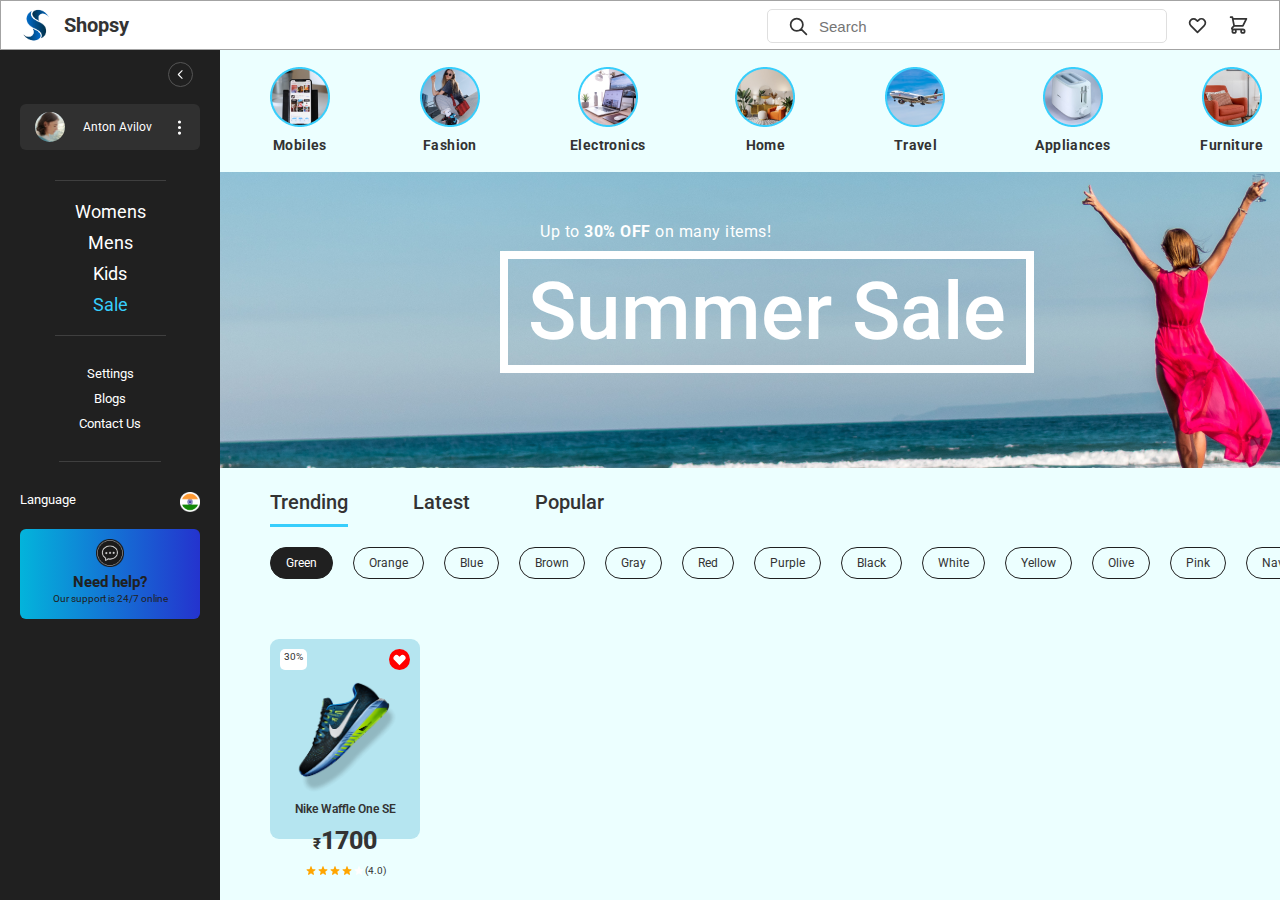
==== index.html @ 750ca1f3 "completed eveything except card" ====
<!DOCTYPE html>
<html lang="en">
  <head>
    <meta charset="UTF-8" />
    <meta http-equiv="X-UA-Compatible" content="IE=edge" />
    <meta name="viewport" content="width=device-width, initial-scale=1.0" />
    <link rel="preconnect" href="https://fonts.googleapis.com" />
    <link rel="preconnect" href="https://fonts.gstatic.com" crossorigin />
    <link
      href="https://fonts.googleapis.com/css2?family=Roboto:wght@300;400;500;700;900&display=swap"
      rel="stylesheet"
    />
    <link rel="stylesheet" href="main-style.css" />
    <title>Shopsy</title>
  </head>
  <body>
    <header>
      <nav class="hero-nav">
        <div class="hero-icon-logo">
          <img src="logo.png" alt="website logo" class="hero-logo" />
          <div class="logo-name">Shopsy</div>
        </div>
        <div class="hero-icon-account">
          <div class="hero-search">
            <svg
              xmlns="http://www.w3.org/2000/svg"
              class="hero-svg"
              fill="none"
              viewBox="0 0 24 24"
              stroke="currentColor"
              stroke-width="2"
            >
              <path
                stroke-linecap="round"
                stroke-linejoin="round"
                d="M21 21l-6-6m2-5a7 7 0 11-14 0 7 7 0 0114 0z"
              />
            </svg>
            <label for="search" class="search-bar">
              <input
                id="search"
                class="search-txt"
                type="text"
                placeholder="Search"
                name="search-item"
              />
            </label>
          </div>
          <svg
            xmlns="http://www.w3.org/2000/svg"
            class="hero-icon-account-svg"
            fill="none"
            viewBox="0 0 24 24"
            stroke="currentColor"
            stroke-width="2"
          >
            <path
              stroke-linecap="round"
              stroke-linejoin="round"
              d="M4.318 6.318a4.5 4.5 0 000 6.364L12 20.364l7.682-7.682a4.5 4.5 0 00-6.364-6.364L12 7.636l-1.318-1.318a4.5 4.5 0 00-6.364 0z"
            />
          </svg>
          <svg
            xmlns="http://www.w3.org/2000/svg"
            class="hero-icon-account-svg"
            fill="none"
            viewBox="0 0 24 24"
            stroke="currentColor"
            stroke-width="2"
          >
            <path
              stroke-linecap="round"
              stroke-linejoin="round"
              d="M3 3h2l.4 2M7 13h10l4-8H5.4M7 13L5.4 5M7 13l-2.293 2.293c-.63.63-.184 1.707.707 1.707H17m0 0a2 2 0 100 4 2 2 0 000-4zm-8 2a2 2 0 11-4 0 2 2 0 014 0z"
            />
          </svg>
          <!-- <svg
            xmlns="http://www.w3.org/2000/svg"
            class="hero-icon-account-svg"
            fill="none"
            viewBox="0 0 24 24"
            stroke="currentColor"
            stroke-width="2"
          >
            <path
              stroke-linecap="round"
              stroke-linejoin="round"
              d="M16 7a4 4 0 11-8 0 4 4 0 018 0zM12 14a7 7 0 00-7 7h14a7 7 0 00-7-7z"
            />
          </svg> -->
        </div>
      </nav>
    </header>

    <main>
      <div class="grid">
        <div class="grid-fixed">
          <div class="menu-bar">
            <div class="go-back">
              <svg
                xmlns="http://www.w3.org/2000/svg"
                class="back-svg"
                fill="none"
                viewBox="0 0 24 24"
                stroke="currentColor"
                stroke-width="2"
              >
                <path
                  stroke-linecap="round"
                  stroke-linejoin="round"
                  d="M15 19l-7-7 7-7"
                />
              </svg>
            </div>
            <div class="align-center">
              <div class="account">
                <img src="acc 1.jpg" alt="human pic" class="account-pic" />
                <span class="account-txt">Anton Avilov</span>
                <svg
                  xmlns="http://www.w3.org/2000/svg"
                  class="account-svg"
                  fill="none"
                  viewBox="0 0 24 24"
                  stroke="currentColor"
                  stroke-width="2"
                >
                  <path
                    stroke-linecap="round"
                    stroke-linejoin="round"
                    d="M12 5v.01M12 12v.01M12 19v.01M12 6a1 1 0 110-2 1 1 0 010 2zm0 7a1 1 0 110-2 1 1 0 010 2zm0 7a1 1 0 110-2 1 1 0 010 2z"
                  />
                </svg>
              </div>

              <div class="gender-class">
                <div class="margin-bottom">Womens</div>
                <div class="margin-bottom">Mens</div>
                <div class="margin-bottom">Kids</div>
                <div class="gender-class-color">Sale</div>
              </div>
              <div class="setting-class">
                <div class="margin-bottom">Settings</div>
                <div class="margin-bottom">Blogs</div>
                <div class="margin-bottom">Contact Us</div>
              </div>
              <div class="help-account">
                <div class="lang-acc">
                  <span>Language</span>
                  <img src="flag.png" alt="country flag" class="lang-flag" />
                </div>
                <div class="help-acc">
                  <img
                    src="message.png"
                    alt="message"
                    class="help-message-png"
                  />
                  <span class="help-message-txta">Need help?</span>
                  <span class="help-message-txtb"
                    >Our support is 24/7 online</span
                  >
                </div>
              </div>
            </div>
          </div>
        </div>

        <div class="grid-scroll">
          <div class="container-grid">
            <div class="categories">
              <div class="categoryimg">
                <img src="mobiles.png" alt="mobile pic" />
                <span class="category-txt">Mobiles</span>
              </div>
              <div class="categoryimg">
                <img src="fashion.png" alt="Fashion pic" />
                <span class="category-txt">Fashion</span>
              </div>
              <div class="categoryimg">
                <img src="electronics.png" alt="Electronics pic" />
                <span class="category-txt">Electronics</span>
              </div>
              <div class="categoryimg">
                <img src="home.png" alt="Home pic" />
                <span class="category-txt">Home</span>
              </div>
              <div class="categoryimg">
                <img src="travel.png" alt="Travel pic" />
                <span class="category-txt">Travel</span>
              </div>
              <div class="categoryimg">
                <img src="appliances.png" alt="Appliances pic" />
                <span class="category-txt">Appliances</span>
              </div>
              <div class="categoryimg">
                <img src="furniture.png" alt="Furniture pic" />
                <span class="category-txt">Furniture</span>
              </div>
              <div class="categoryimg">
                <img src="grocery.png" alt="Grocery pic" />
                <span class="category-txt">Grocery</span>
              </div>
            </div>
            <div class="hero-img">
              <div class="hero-img-txt">
                Up to <b>30% OFF</b> on many items!
              </div>
              <div class="hero-img-txt1">Summer Sale</div>
            </div>
            <div class="cards-content">
              <div class="card-category-text">
                <span class="card-category underline">Trending</span>
                <span class="card-category">Latest</span>
                <span class="card-category">Popular</span>
              </div>
              <div class="card-option-color">
                <span class="card-color selected-color">Green</span>
                <span class="card-color">Orange</span>
                <span class="card-color">Blue</span>
                <span class="card-color">Brown</span>
                <span class="card-color">Gray</span>
                <span class="card-color">Red</span>
                <span class="card-color">Purple</span>
                <span class="card-color">Black</span>
                <span class="card-color">White</span>
                <span class="card-color">Yellow</span>
                <span class="card-color">Olive</span>
                <span class="card-color">Pink</span>
                <span class="card-color">Navy</span>
                <span class="card-color">Cyan</span>
              </div>
              <div class="cards">
                <div class="card1">
                    <div class="card-fav">
                        <div class="card-discount">30%</div>
                        <svg xmlns="http://www.w3.org/2000/svg" class="card-fav-svg" viewBox="0 0 20 20" fill="currentColor">
                            <path fill-rule="evenodd" d="M3.172 5.172a4 4 0 015.656 0L10 6.343l1.172-1.171a4 4 0 115.656 5.656L10 17.657l-6.828-6.829a4 4 0 010-5.656z" clip-rule="evenodd" />
                          </svg>
                    </div>
                  <img src="shoe1.png" alt="shoes" class="shoe-png" />
                  <div class="card-title">Nike Waffle One SE</div>

                  <div class="card-price">
                    <span class="card-currency">&#8377;</span>1700
                  </div>
                  <div class="card-rate-detail">

                    <svg xmlns="http://www.w3.org/2000/svg" class="star-rate star-colored" viewBox="0 0 20 20" fill="currentColor">
                        <path d="M9.049 2.927c.3-.921 1.603-.921 1.902 0l1.07 3.292a1 1 0 00.95.69h3.462c.969 0 1.371 1.24.588 1.81l-2.8 2.034a1 1 0 00-.364 1.118l1.07 3.292c.3.921-.755 1.688-1.54 1.118l-2.8-2.034a1 1 0 00-1.175 0l-2.8 2.034c-.784.57-1.838-.197-1.539-1.118l1.07-3.292a1 1 0 00-.364-1.118L2.98 8.72c-.783-.57-.38-1.81.588-1.81h3.461a1 1 0 00.951-.69l1.07-3.292z" />
                      </svg>
                      <svg xmlns="http://www.w3.org/2000/svg" class="star-rate star-colored" viewBox="0 0 20 20" fill="currentColor">
                        <path d="M9.049 2.927c.3-.921 1.603-.921 1.902 0l1.07 3.292a1 1 0 00.95.69h3.462c.969 0 1.371 1.24.588 1.81l-2.8 2.034a1 1 0 00-.364 1.118l1.07 3.292c.3.921-.755 1.688-1.54 1.118l-2.8-2.034a1 1 0 00-1.175 0l-2.8 2.034c-.784.57-1.838-.197-1.539-1.118l1.07-3.292a1 1 0 00-.364-1.118L2.98 8.72c-.783-.57-.38-1.81.588-1.81h3.461a1 1 0 00.951-.69l1.07-3.292z" />
                      </svg>
                      <svg xmlns="http://www.w3.org/2000/svg" class="star-rate star-colored" viewBox="0 0 20 20" fill="currentColor">
                        <path d="M9.049 2.927c.3-.921 1.603-.921 1.902 0l1.07 3.292a1 1 0 00.95.69h3.462c.969 0 1.371 1.24.588 1.81l-2.8 2.034a1 1 0 00-.364 1.118l1.07 3.292c.3.921-.755 1.688-1.54 1.118l-2.8-2.034a1 1 0 00-1.175 0l-2.8 2.034c-.784.57-1.838-.197-1.539-1.118l1.07-3.292a1 1 0 00-.364-1.118L2.98 8.72c-.783-.57-.38-1.81.588-1.81h3.461a1 1 0 00.951-.69l1.07-3.292z" />
                      </svg>
                      <svg xmlns="http://www.w3.org/2000/svg" class="star-rate star-colored" viewBox="0 0 20 20" fill="currentColor">
                        <path d="M9.049 2.927c.3-.921 1.603-.921 1.902 0l1.07 3.292a1 1 0 00.95.69h3.462c.969 0 1.371 1.24.588 1.81l-2.8 2.034a1 1 0 00-.364 1.118l1.07 3.292c.3.921-.755 1.688-1.54 1.118l-2.8-2.034a1 1 0 00-1.175 0l-2.8 2.034c-.784.57-1.838-.197-1.539-1.118l1.07-3.292a1 1 0 00-.364-1.118L2.98 8.72c-.783-.57-.38-1.81.588-1.81h3.461a1 1 0 00.951-.69l1.07-3.292z" />
                      </svg>
                      <svg xmlns="http://www.w3.org/2000/svg" class="star-rate " viewBox="0 0 20 20" fill="currentColor">
                        <path d="M9.049 2.927c.3-.921 1.603-.921 1.902 0l1.07 3.292a1 1 0 00.95.69h3.462c.969 0 1.371 1.24.588 1.81l-2.8 2.034a1 1 0 00-.364 1.118l1.07 3.292c.3.921-.755 1.688-1.54 1.118l-2.8-2.034a1 1 0 00-1.175 0l-2.8 2.034c-.784.57-1.838-.197-1.539-1.118l1.07-3.292a1 1 0 00-.364-1.118L2.98 8.72c-.783-.57-.38-1.81.588-1.81h3.461a1 1 0 00.951-.69l1.07-3.292z" />
                      </svg>
                      <div class="star-rate-txt">(4.0)</div>
                  </div>
                </div>
              </div>
            </div>
          </div>
        </div>
      </div>
    </main>
  </body>
</html>
---- main-style.css ----
* {
  margin: 0;
  padding: 0;
  box-sizing: border-box;
}

html {
  font-size: 62.5%;
}

body {
  color: #333333;
  font-family: "Roboto", sans-serif;
}

/* ***********************************************************
NAVIGATION
*********************************************************** */

header {
}

.hero-nav {
  display: flex;
  justify-content: space-between;
  height: 5rem;
  border: 0.5px solid #a3a3a3;
}

.logo-name {
  display: flex;
  align-items: center;
  justify-content: center;
  font-size: 2rem;
  font-weight: 700;
  cursor: pointer;
}

.hero-logo {
  height: 5rem;
  margin-left: 1rem;
  cursor: pointer;
}

.hero-icon-logo {
  display: flex;
}

.hero-search {
  width: 40rem;
  height: 3.4rem;
  margin: 0.8rem;
  display: flex;
  align-items: center;
  border: 0.01px solid #dfdfdf;
  border-radius: 5px;
  margin-right: 1rem;
  cursor: pointer;
}



.hero-svg {
  width: 21px;
  margin-right: 1rem;
  margin-left: 2rem;
}

.search-txt {
  border: none;
  font-size: 1.5rem;
  width: 30rem;
  outline-style: none;
}
.hero-icon-account {
  display: flex;
  margin-right: 2rem;
}
.hero-icon-account-svg {
  width: 21px;
  margin: 0 1rem;
  cursor: pointer;
}

/* ***********************************************************
Grid
*********************************************************** */


.grid {
  display: grid;
  grid-template-columns: 22rem 1fr;
}

.grid-fixed {
  background-color: #202020;
  height: calc(100vh - 5rem);
  color: #fff;
  grid-column: 1 / 2;
  
}

.grid-scroll {
  grid-column: 2 / -1;
  height: calc(100vh - 5rem);
  overflow: hidden;
  overflow-y: scroll;
  background-color: rgb(236, 255, 255);
}
::-webkit-scrollbar {
  display: none;
}

/* ***********************************************************
CONTENT FIXED
*********************************************************** */
.align-center {
  display: flex;
  flex-direction: column;
  align-items: center;
}

.go-back {
  height: fit-content;
  margin: 1.2rem 2.7rem;
  display: flex;
  justify-content: right;
}

.back-svg {
  width: 25px;
  border: 1px solid #555;
  border-radius: 50px;
  padding: 0.5rem;
  cursor: pointer;
}

.account {
  width: 18rem;
  height: fit-content;
  padding: 0.8rem 1rem;
  background-color: rgb(48, 48, 48);
  display: flex;
  align-items: center;
  gap: 1.8rem;
  border-radius: 6px;
  margin: 0.5rem 0.5rem 0 0.5rem;
  /*border-bottom: 1px solid #b6b6b6; */
}

.account-pic {
  width: 3rem;
  border-radius: 50px;
  margin-left: 0.5rem;
  cursor: pointer;
}
.account-txt {
  font-size: 1.2rem;
  
}
.account-svg {
  width: 19px;
  cursor: pointer;
}

.gender-class,
.setting-class {
  font-size: 1.8rem;
  padding: 2rem;
  display: flex;
  flex-direction: column;
  align-items: center;
  justify-content: center;
  border-bottom: 1px solid #3f3f3f;
  border-top: 1px solid #3f3f3f;
  margin: 3rem 0;
  cursor: pointer;
}
.margin-bottom {
  margin-bottom: 1rem;
}
.gender-class-color {
  color: #37cefc;
}

.setting-class {
  font-size: 1.3rem;
  border-top: none;
  margin-top: 0;
  padding-top: 0;
}

.help-account{
  display: flex;
  flex-direction: column;
  align-items: center;
}

.lang-acc {
  width: 18rem;
  font-size: 1.3rem;
  display: flex;
  align-content: center;
  justify-content: space-between;
  margin-bottom: 1.2rem;
}

.lang-flag {
  width: 20px;
  cursor: pointer;
}

.help-acc{
  display: flex;
  flex-direction: column;
  align-items: center;
  width: 18rem;
  height: 9rem;
  /* background: linear-gradient(90deg, #d53369 0%, #daae51 100%); */
  background: linear-gradient(90deg, #03b4db 0%, #2433ce 100%);
  
  border-radius: 6px;
  margin-top: 0.5rem;
  cursor: pointer;
}

.help-message-png{
  width: 28px;
  margin: 1rem;
  margin-bottom: 0.6rem;
}
.help-message-txta{
    font-size: 1.5rem;
    color: #202020;
    font-weight: 700;
    margin-bottom: 0.2rem;
}

.help-message-txtb{
  color: #202020;
  font-size: 600;
}

/* ***********************************************************
CONTENT SCROLL
*********************************************************** */
.container-grid{
  display: grid;
  grid-template-rows: 12rem 30rem 1fr;
  
}

.categories{
 display: flex;
 align-items: center;
 gap: 4rem;
}

.categoryimg{
  margin-left: 5rem;
  border-radius: 50px;
  display: flex;
  flex-direction: column;
  align-items: center;
}

.category-txt{
  font-size: 1.4rem;
  font-weight: 700;
  letter-spacing: 0.4px;
  margin-top: 1rem;
}


.hero-img{
  background-image: url("Frame 2 (3).png");
  margin: 0.2rem 0;
  
}

.hero-img-txt{
  font-size: 1.6rem;
  color: #fff;
  /* color: #202020; */
  margin: 5rem 0 0 32rem;
  letter-spacing: 0.5px;
}

.hero-img-txt1{
  font-size: 8rem;
  font-weight: 500;
  color: #fff;
  /* color: #202020; */
  display: inline-block;
  padding: 0.6rem 2rem;
  border:8px solid #fff;
  margin: 1rem 0 5rem 28rem;
  letter-spacing: 0.01px;
}

/* ***********************************************************
CARD
*********************************************************** */

.card-category-text{
  font-size: 2rem;
}

.card-category{
  display: inline-block;
 margin: 2rem 1rem 1rem 5rem;
 font-weight: 500;
}

.underline{
  padding-bottom: 1rem;
  border-bottom: 3px solid #37cefc;
  /* border-bottom: 3px solid #2433ce; */
}

.card-option-color{
  display: flex;
  font-size: 1.2rem;
}

.card-color{
  padding: 0.8rem 1.5rem;
  border: 1px solid #202020;
  border-radius: 50px;
  margin: 1rem;
}

.selected-color{
  background-color: #202020;
  color: #fff;
  margin: 1rem 1rem 1rem 5rem;
}

.cards{
  display: flex;
  gap: 5rem;
}

.card1{
  display: flex;
  flex-direction: column;
  align-items: center;
  width: 15rem;
  height: 20rem;
  background-color: #b5e5f0;
  border-radius: 9px;
  margin: 5rem;
}

.card-fav{
  width: 15rem;
 display: flex;
 justify-content: space-between;
}

.card-discount{
  margin: 1rem;
  padding: 0.2rem 0.4rem;
  background-color: #fff;
  border-radius: 5px;
}

.card-fav-svg{
  margin: 1rem;
  width: 21px;
  padding: 0.3rem;
  background-color: red;
  fill: #fff;
  border-radius: 50px;

}

.card-title{
  font-size: 1.2rem;
  font-weight: 600;
  margin: 1rem;
  margin-top: 0;
}

.shoe-png{
  width: 12rem;
}
.card-rate-detail{
  display: flex;
 
}

.star-rate{
  width: 12px;
  fill: #fff;
}
.star-colored{
 fill: orange;
}
.star-rate-txt{

}
.card-price{
  font-size: 2.5rem;
  font-weight: 800;
  margin: 1rem;
  margin-top: 0;
}

.card-currency{
  font-size: 1.5rem;
  

}

.card-detail-svg{
  width: 2rem;
  background-color: #fff;
  border-radius: 5px;
  border: 0.5px solid #c7c7c7;
  padding: 0.3rem;
  margin: 1rem;
  margin-top: 0;
}
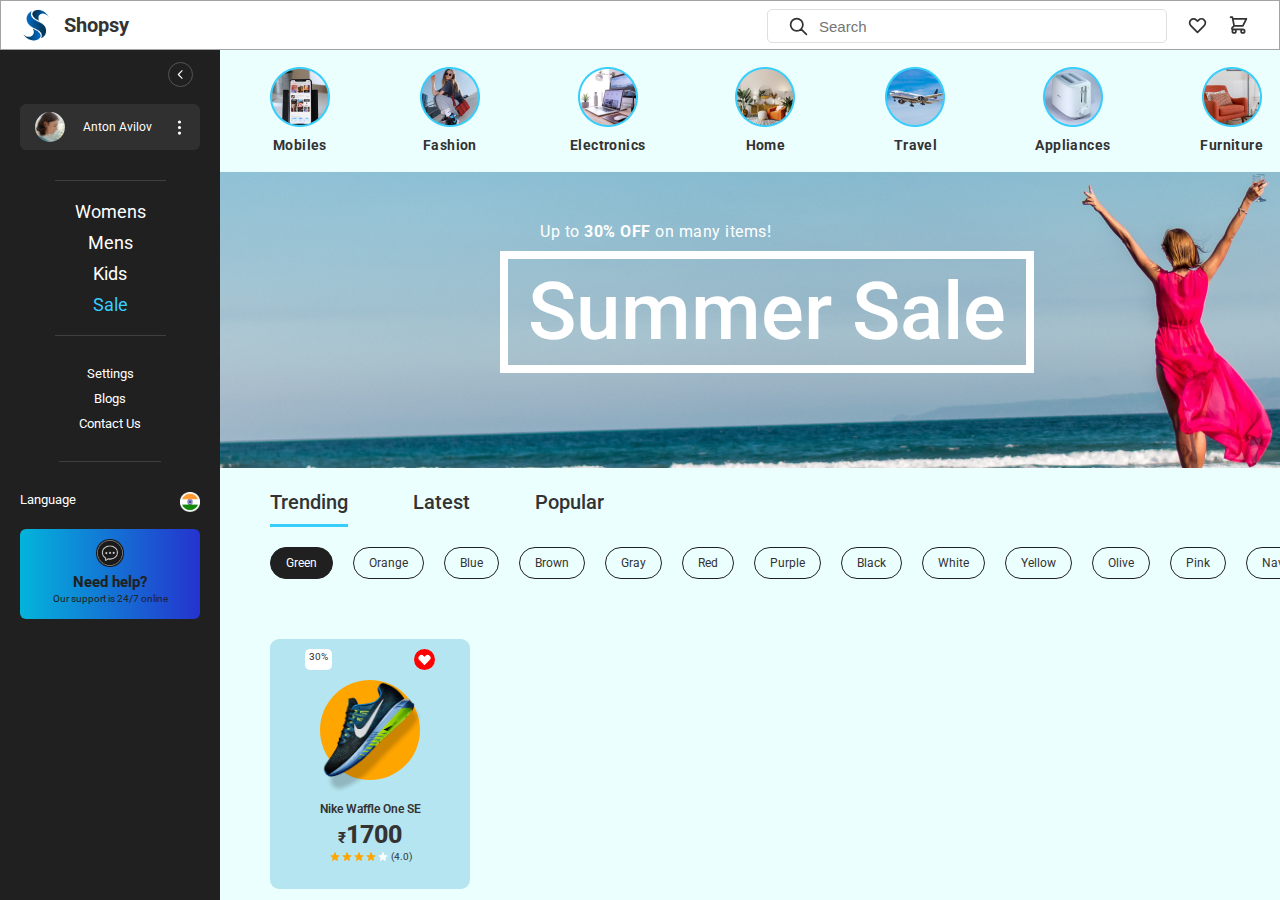
==== commit 82bc5aae: "card setup done" ====
--- a/index.html
+++ b/index.html
@@ -230,36 +230,82 @@
               </div>
               <div class="cards">
                 <div class="card1">
-                    <div class="card-fav">
-                        <div class="card-discount">30%</div>
-                        <svg xmlns="http://www.w3.org/2000/svg" class="card-fav-svg" viewBox="0 0 20 20" fill="currentColor">
-                            <path fill-rule="evenodd" d="M3.172 5.172a4 4 0 015.656 0L10 6.343l1.172-1.171a4 4 0 115.656 5.656L10 17.657l-6.828-6.829a4 4 0 010-5.656z" clip-rule="evenodd" />
-                          </svg>
-                    </div>
-                  <img src="shoe1.png" alt="shoes" class="shoe-png" />
+                  <div class="card-fav">
+                    <div class="card-discount">30%</div>
+                    <svg
+                      xmlns="http://www.w3.org/2000/svg"
+                      class="card-fav-svg"
+                      viewBox="0 0 20 20"
+                      fill="currentColor"
+                    >
+                      <path
+                        fill-rule="evenodd"
+                        d="M3.172 5.172a4 4 0 015.656 0L10 6.343l1.172-1.171a4 4 0 115.656 5.656L10 17.657l-6.828-6.829a4 4 0 010-5.656z"
+                        clip-rule="evenodd"
+                      />
+                    </svg>
+                  </div>
+                  <div class="card-shoe-png">
+                    <img src="shoe1.png" alt="shoes" class="shoe-png" />
+                    <!-- <div class="demo"></div> -->
+                  </div>
                   <div class="card-title">Nike Waffle One SE</div>
 
                   <div class="card-price">
                     <span class="card-currency">&#8377;</span>1700
                   </div>
                   <div class="card-rate-detail">
-
-                    <svg xmlns="http://www.w3.org/2000/svg" class="star-rate star-colored" viewBox="0 0 20 20" fill="currentColor">
-                        <path d="M9.049 2.927c.3-.921 1.603-.921 1.902 0l1.07 3.292a1 1 0 00.95.69h3.462c.969 0 1.371 1.24.588 1.81l-2.8 2.034a1 1 0 00-.364 1.118l1.07 3.292c.3.921-.755 1.688-1.54 1.118l-2.8-2.034a1 1 0 00-1.175 0l-2.8 2.034c-.784.57-1.838-.197-1.539-1.118l1.07-3.292a1 1 0 00-.364-1.118L2.98 8.72c-.783-.57-.38-1.81.588-1.81h3.461a1 1 0 00.951-.69l1.07-3.292z" />
-                      </svg>
-                      <svg xmlns="http://www.w3.org/2000/svg" class="star-rate star-colored" viewBox="0 0 20 20" fill="currentColor">
-                        <path d="M9.049 2.927c.3-.921 1.603-.921 1.902 0l1.07 3.292a1 1 0 00.95.69h3.462c.969 0 1.371 1.24.588 1.81l-2.8 2.034a1 1 0 00-.364 1.118l1.07 3.292c.3.921-.755 1.688-1.54 1.118l-2.8-2.034a1 1 0 00-1.175 0l-2.8 2.034c-.784.57-1.838-.197-1.539-1.118l1.07-3.292a1 1 0 00-.364-1.118L2.98 8.72c-.783-.57-.38-1.81.588-1.81h3.461a1 1 0 00.951-.69l1.07-3.292z" />
-                      </svg>
-                      <svg xmlns="http://www.w3.org/2000/svg" class="star-rate star-colored" viewBox="0 0 20 20" fill="currentColor">
-                        <path d="M9.049 2.927c.3-.921 1.603-.921 1.902 0l1.07 3.292a1 1 0 00.95.69h3.462c.969 0 1.371 1.24.588 1.81l-2.8 2.034a1 1 0 00-.364 1.118l1.07 3.292c.3.921-.755 1.688-1.54 1.118l-2.8-2.034a1 1 0 00-1.175 0l-2.8 2.034c-.784.57-1.838-.197-1.539-1.118l1.07-3.292a1 1 0 00-.364-1.118L2.98 8.72c-.783-.57-.38-1.81.588-1.81h3.461a1 1 0 00.951-.69l1.07-3.292z" />
-                      </svg>
-                      <svg xmlns="http://www.w3.org/2000/svg" class="star-rate star-colored" viewBox="0 0 20 20" fill="currentColor">
-                        <path d="M9.049 2.927c.3-.921 1.603-.921 1.902 0l1.07 3.292a1 1 0 00.95.69h3.462c.969 0 1.371 1.24.588 1.81l-2.8 2.034a1 1 0 00-.364 1.118l1.07 3.292c.3.921-.755 1.688-1.54 1.118l-2.8-2.034a1 1 0 00-1.175 0l-2.8 2.034c-.784.57-1.838-.197-1.539-1.118l1.07-3.292a1 1 0 00-.364-1.118L2.98 8.72c-.783-.57-.38-1.81.588-1.81h3.461a1 1 0 00.951-.69l1.07-3.292z" />
-                      </svg>
-                      <svg xmlns="http://www.w3.org/2000/svg" class="star-rate " viewBox="0 0 20 20" fill="currentColor">
-                        <path d="M9.049 2.927c.3-.921 1.603-.921 1.902 0l1.07 3.292a1 1 0 00.95.69h3.462c.969 0 1.371 1.24.588 1.81l-2.8 2.034a1 1 0 00-.364 1.118l1.07 3.292c.3.921-.755 1.688-1.54 1.118l-2.8-2.034a1 1 0 00-1.175 0l-2.8 2.034c-.784.57-1.838-.197-1.539-1.118l1.07-3.292a1 1 0 00-.364-1.118L2.98 8.72c-.783-.57-.38-1.81.588-1.81h3.461a1 1 0 00.951-.69l1.07-3.292z" />
-                      </svg>
-                      <div class="star-rate-txt">(4.0)</div>
+                    <svg
+                      xmlns="http://www.w3.org/2000/svg"
+                      class="star-rate star-colored"
+                      viewBox="0 0 20 20"
+                      fill="currentColor"
+                    >
+                      <path
+                        d="M9.049 2.927c.3-.921 1.603-.921 1.902 0l1.07 3.292a1 1 0 00.95.69h3.462c.969 0 1.371 1.24.588 1.81l-2.8 2.034a1 1 0 00-.364 1.118l1.07 3.292c.3.921-.755 1.688-1.54 1.118l-2.8-2.034a1 1 0 00-1.175 0l-2.8 2.034c-.784.57-1.838-.197-1.539-1.118l1.07-3.292a1 1 0 00-.364-1.118L2.98 8.72c-.783-.57-.38-1.81.588-1.81h3.461a1 1 0 00.951-.69l1.07-3.292z"
+                      />
+                    </svg>
+                    <svg
+                      xmlns="http://www.w3.org/2000/svg"
+                      class="star-rate star-colored"
+                      viewBox="0 0 20 20"
+                      fill="currentColor"
+                    >
+                      <path
+                        d="M9.049 2.927c.3-.921 1.603-.921 1.902 0l1.07 3.292a1 1 0 00.95.69h3.462c.969 0 1.371 1.24.588 1.81l-2.8 2.034a1 1 0 00-.364 1.118l1.07 3.292c.3.921-.755 1.688-1.54 1.118l-2.8-2.034a1 1 0 00-1.175 0l-2.8 2.034c-.784.57-1.838-.197-1.539-1.118l1.07-3.292a1 1 0 00-.364-1.118L2.98 8.72c-.783-.57-.38-1.81.588-1.81h3.461a1 1 0 00.951-.69l1.07-3.292z"
+                      />
+                    </svg>
+                    <svg
+                      xmlns="http://www.w3.org/2000/svg"
+                      class="star-rate star-colored"
+                      viewBox="0 0 20 20"
+                      fill="currentColor"
+                    >
+                      <path
+                        d="M9.049 2.927c.3-.921 1.603-.921 1.902 0l1.07 3.292a1 1 0 00.95.69h3.462c.969 0 1.371 1.24.588 1.81l-2.8 2.034a1 1 0 00-.364 1.118l1.07 3.292c.3.921-.755 1.688-1.54 1.118l-2.8-2.034a1 1 0 00-1.175 0l-2.8 2.034c-.784.57-1.838-.197-1.539-1.118l1.07-3.292a1 1 0 00-.364-1.118L2.98 8.72c-.783-.57-.38-1.81.588-1.81h3.461a1 1 0 00.951-.69l1.07-3.292z"
+                      />
+                    </svg>
+                    <svg
+                      xmlns="http://www.w3.org/2000/svg"
+                      class="star-rate star-colored"
+                      viewBox="0 0 20 20"
+                      fill="currentColor"
+                    >
+                      <path
+                        d="M9.049 2.927c.3-.921 1.603-.921 1.902 0l1.07 3.292a1 1 0 00.95.69h3.462c.969 0 1.371 1.24.588 1.81l-2.8 2.034a1 1 0 00-.364 1.118l1.07 3.292c.3.921-.755 1.688-1.54 1.118l-2.8-2.034a1 1 0 00-1.175 0l-2.8 2.034c-.784.57-1.838-.197-1.539-1.118l1.07-3.292a1 1 0 00-.364-1.118L2.98 8.72c-.783-.57-.38-1.81.588-1.81h3.461a1 1 0 00.951-.69l1.07-3.292z"
+                      />
+                    </svg>
+                    <svg
+                      xmlns="http://www.w3.org/2000/svg"
+                      class="star-rate"
+                      viewBox="0 0 20 20"
+                      fill="currentColor"
+                    >
+                      <path
+                        d="M9.049 2.927c.3-.921 1.603-.921 1.902 0l1.07 3.292a1 1 0 00.95.69h3.462c.969 0 1.371 1.24.588 1.81l-2.8 2.034a1 1 0 00-.364 1.118l1.07 3.292c.3.921-.755 1.688-1.54 1.118l-2.8-2.034a1 1 0 00-1.175 0l-2.8 2.034c-.784.57-1.838-.197-1.539-1.118l1.07-3.292a1 1 0 00-.364-1.118L2.98 8.72c-.783-.57-.38-1.81.588-1.81h3.461a1 1 0 00.951-.69l1.07-3.292z"
+                      />
+                    </svg>
+                    <div class="star-rate-txt">(4.0)</div>
                   </div>
                 </div>
               </div>
--- a/main-style.css
+++ b/main-style.css
@@ -57,8 +57,6 @@
   margin-right: 1rem;
   cursor: pointer;
 }
-
-
 
 .hero-svg {
   width: 21px;
@@ -86,7 +84,6 @@
 Grid
 *********************************************************** */
 
-
 .grid {
   display: grid;
   grid-template-columns: 22rem 1fr;
@@ -97,7 +94,6 @@
   height: calc(100vh - 5rem);
   color: #fff;
   grid-column: 1 / 2;
-  
 }
 
 .grid-scroll {
@@ -156,7 +152,6 @@
 }
 .account-txt {
   font-size: 1.2rem;
-  
 }
 .account-svg {
   width: 19px;
@@ -190,7 +185,7 @@
   padding-top: 0;
 }
 
-.help-account{
+.help-account {
   display: flex;
   flex-direction: column;
   align-items: center;
@@ -210,7 +205,7 @@
   cursor: pointer;
 }
 
-.help-acc{
+.help-acc {
   display: flex;
   flex-direction: column;
   align-items: center;
@@ -218,25 +213,25 @@
   height: 9rem;
   /* background: linear-gradient(90deg, #d53369 0%, #daae51 100%); */
   background: linear-gradient(90deg, #03b4db 0%, #2433ce 100%);
-  
+
   border-radius: 6px;
   margin-top: 0.5rem;
   cursor: pointer;
 }
 
-.help-message-png{
+.help-message-png {
   width: 28px;
   margin: 1rem;
   margin-bottom: 0.6rem;
 }
-.help-message-txta{
-    font-size: 1.5rem;
-    color: #202020;
-    font-weight: 700;
-    margin-bottom: 0.2rem;
-}
-
-.help-message-txtb{
+.help-message-txta {
+  font-size: 1.5rem;
+  color: #202020;
+  font-weight: 700;
+  margin-bottom: 0.2rem;
+}
+
+.help-message-txtb {
   color: #202020;
   font-size: 600;
 }
@@ -244,19 +239,18 @@
 /* ***********************************************************
 CONTENT SCROLL
 *********************************************************** */
-.container-grid{
+.container-grid {
   display: grid;
   grid-template-rows: 12rem 30rem 1fr;
-  
-}
-
-.categories{
- display: flex;
- align-items: center;
- gap: 4rem;
-}
-
-.categoryimg{
+}
+
+.categories {
+  display: flex;
+  align-items: center;
+  gap: 4rem;
+}
+
+.categoryimg {
   margin-left: 5rem;
   border-radius: 50px;
   display: flex;
@@ -264,21 +258,19 @@
   align-items: center;
 }
 
-.category-txt{
+.category-txt {
   font-size: 1.4rem;
   font-weight: 700;
   letter-spacing: 0.4px;
   margin-top: 1rem;
 }
 
-
-.hero-img{
+.hero-img {
   background-image: url("Frame 2 (3).png");
   margin: 0.2rem 0;
-  
-}
-
-.hero-img-txt{
+}
+
+.hero-img-txt {
   font-size: 1.6rem;
   color: #fff;
   /* color: #202020; */
@@ -286,14 +278,14 @@
   letter-spacing: 0.5px;
 }
 
-.hero-img-txt1{
+.hero-img-txt1 {
   font-size: 8rem;
   font-weight: 500;
   color: #fff;
   /* color: #202020; */
   display: inline-block;
   padding: 0.6rem 2rem;
-  border:8px solid #fff;
+  border: 8px solid #fff;
   margin: 1rem 0 5rem 28rem;
   letter-spacing: 0.01px;
 }
@@ -302,123 +294,158 @@
 CARD
 *********************************************************** */
 
-.card-category-text{
+.card-category-text {
   font-size: 2rem;
 }
 
-.card-category{
+.card-category {
   display: inline-block;
- margin: 2rem 1rem 1rem 5rem;
- font-weight: 500;
-}
-
-.underline{
+  margin: 2rem 1rem 1rem 5rem;
+  font-weight: 500;
+}
+
+.underline {
   padding-bottom: 1rem;
   border-bottom: 3px solid #37cefc;
   /* border-bottom: 3px solid #2433ce; */
 }
 
-.card-option-color{
+.card-option-color {
   display: flex;
   font-size: 1.2rem;
 }
 
-.card-color{
+.card-color {
   padding: 0.8rem 1.5rem;
   border: 1px solid #202020;
   border-radius: 50px;
   margin: 1rem;
 }
 
-.selected-color{
+.selected-color {
   background-color: #202020;
   color: #fff;
   margin: 1rem 1rem 1rem 5rem;
 }
 
-.cards{
+.cards {
   display: flex;
   gap: 5rem;
 }
 
-.card1{
-  display: flex;
-  flex-direction: column;
-  align-items: center;
-  width: 15rem;
-  height: 20rem;
+.card1 {
+  display: flex;
+  flex-direction: column;
+  align-items: center;
+  width: 20rem;
+  height: 25rem;
   background-color: #b5e5f0;
   border-radius: 9px;
   margin: 5rem;
 }
 
-.card-fav{
+.card-fav {
   width: 15rem;
- display: flex;
- justify-content: space-between;
-}
-
-.card-discount{
+  display: flex;
+  justify-content: space-between;
+}
+
+.card-discount {
   margin: 1rem;
   padding: 0.2rem 0.4rem;
   background-color: #fff;
   border-radius: 5px;
 }
 
-.card-fav-svg{
+.card-fav-svg {
   margin: 1rem;
   width: 21px;
   padding: 0.3rem;
   background-color: red;
   fill: #fff;
   border-radius: 50px;
-
-}
-
-.card-title{
+}
+
+.card-title {
   font-size: 1.2rem;
   font-weight: 600;
-  margin: 1rem;
-  margin-top: 0;
-}
-
-.shoe-png{
+  margin: 0.2rem 1rem;
+}
+
+.shoe-png {
+  position: absolute;
   width: 12rem;
-}
-.card-rate-detail{
-  display: flex;
+  z-index: 100;
+  /* background-color: red;
+  border-radius: 50%; */
+}
+
+.card-shoe-png{
+  position: relative;
+  width: 12rem;
+  height: 12rem;
+}
+
+.card-shoe-png::before {
+  content: "";
+  width: 10rem;
+  padding-bottom: 10rem;
+  display: block;
+  position: absolute;
+  background-color: orange;
  
-}
-
-.star-rate{
+  top: 0;
+  left: 1rem;
+  border-radius: 50px;
+  z-index: 0;
+}
+
+/* .demo {
+  content: "";
+  width: 10rem;
+  padding-bottom: 10rem;
+  display: block;
+  position: absolute;
+  background-color: orange;
+ 
+  top: 0;
+  left: 1rem;
+  border-radius: 50px;
+  z-index: 0;
+} */
+
+.card-rate-detail {
+  display: flex;
+}
+
+.star-rate {
   width: 12px;
   fill: #fff;
 }
-.star-colored{
- fill: orange;
-}
-.star-rate-txt{
-
-}
-.card-price{
+.star-colored {
+  fill: orange;
+}
+.star-rate-txt {
+  font-size: 1rem;
+  font-weight: 400;
+  padding-left: 0.2rem;
+}
+.card-price {
   font-size: 2.5rem;
   font-weight: 800;
-  margin: 1rem;
-  margin-top: 0;
-}
-
-.card-currency{
+  margin: 0.2rem 1rem;
+}
+
+.card-currency {
   font-size: 1.5rem;
-  
-
-}
-
-.card-detail-svg{
+}
+
+/* .card-detail-svg{
   width: 2rem;
   background-color: #fff;
   border-radius: 5px;
   border: 0.5px solid #c7c7c7;
   padding: 0.3rem;
-  margin: 1rem;
-  margin-top: 0;
-}+  margin:1rem;
+  
+} */
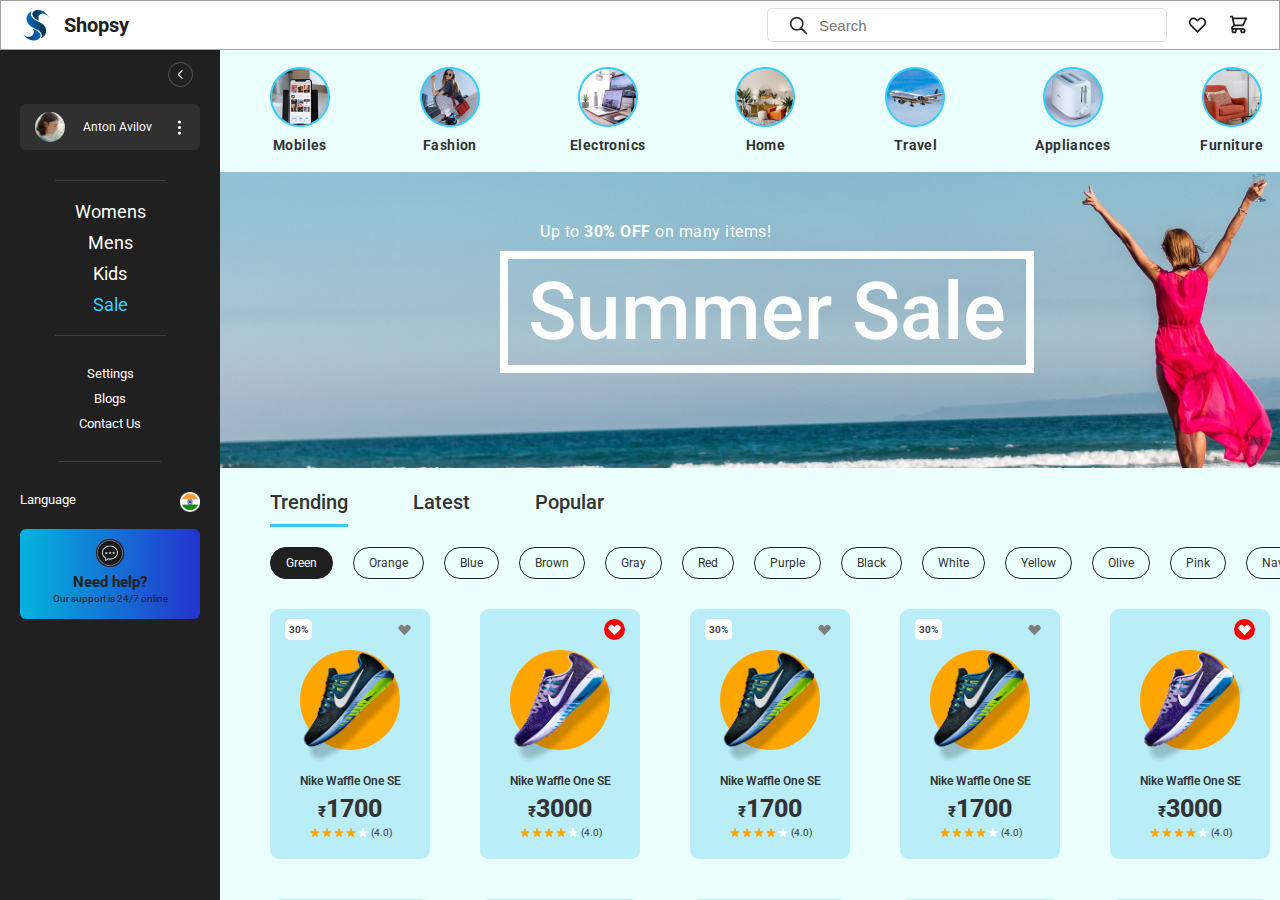
==== commit 240d603f: "wishlist and cart" ====
--- a/index.html
+++ b/index.html
@@ -17,8 +17,8 @@
     <header>
       <nav class="hero-nav">
         <div class="hero-icon-logo">
-          <img src="logo.png" alt="website logo" class="hero-logo" />
-          <div class="logo-name">Shopsy</div>
+          <img src="img/logo.png" alt="website logo" class="hero-logo" />
+          <a href="index.html" class="logo-name">Shopsy</a>
         </div>
         <div class="hero-icon-account">
           <div class="hero-search">
@@ -46,7 +46,8 @@
               />
             </label>
           </div>
-          <svg
+          <a href="fav.html" class="hero-icon-acc-anchor">
+            <svg
             xmlns="http://www.w3.org/2000/svg"
             class="hero-icon-account-svg"
             fill="none"
@@ -60,7 +61,8 @@
               d="M4.318 6.318a4.5 4.5 0 000 6.364L12 20.364l7.682-7.682a4.5 4.5 0 00-6.364-6.364L12 7.636l-1.318-1.318a4.5 4.5 0 00-6.364 0z"
             />
           </svg>
-          <svg
+        </a>
+          <a href="cart.html" class="hero-icon-acc-anchor"><svg
             xmlns="http://www.w3.org/2000/svg"
             class="hero-icon-account-svg"
             fill="none"
@@ -74,6 +76,7 @@
               d="M3 3h2l.4 2M7 13h10l4-8H5.4M7 13L5.4 5M7 13l-2.293 2.293c-.63.63-.184 1.707.707 1.707H17m0 0a2 2 0 100 4 2 2 0 000-4zm-8 2a2 2 0 11-4 0 2 2 0 014 0z"
             />
           </svg>
+        </a>
           <!-- <svg
             xmlns="http://www.w3.org/2000/svg"
             class="hero-icon-account-svg"
@@ -114,7 +117,7 @@
             </div>
             <div class="align-center">
               <div class="account">
-                <img src="acc 1.jpg" alt="human pic" class="account-pic" />
+                <img src="img/acc 1.jpg" alt="human pic" class="account-pic" />
                 <span class="account-txt">Anton Avilov</span>
                 <svg
                   xmlns="http://www.w3.org/2000/svg"
@@ -146,11 +149,11 @@
               <div class="help-account">
                 <div class="lang-acc">
                   <span>Language</span>
-                  <img src="flag.png" alt="country flag" class="lang-flag" />
+                  <img src="img/flag.png" alt="country flag" class="lang-flag" />
                 </div>
                 <div class="help-acc">
                   <img
-                    src="message.png"
+                    src="img/message.png"
                     alt="message"
                     class="help-message-png"
                   />
@@ -168,35 +171,35 @@
           <div class="container-grid">
             <div class="categories">
               <div class="categoryimg">
-                <img src="mobiles.png" alt="mobile pic" />
+                <img src="img/mobiles.png" alt="mobile pic" />
                 <span class="category-txt">Mobiles</span>
               </div>
               <div class="categoryimg">
-                <img src="fashion.png" alt="Fashion pic" />
+                <img src="img/fashion.png" alt="Fashion pic" />
                 <span class="category-txt">Fashion</span>
               </div>
               <div class="categoryimg">
-                <img src="electronics.png" alt="Electronics pic" />
+                <img src="img/electronics.png" alt="Electronics pic" />
                 <span class="category-txt">Electronics</span>
               </div>
               <div class="categoryimg">
-                <img src="home.png" alt="Home pic" />
+                <img src="img/home.png" alt="Home pic" />
                 <span class="category-txt">Home</span>
               </div>
               <div class="categoryimg">
-                <img src="travel.png" alt="Travel pic" />
+                <img src="img/travel.png" alt="Travel pic" />
                 <span class="category-txt">Travel</span>
               </div>
               <div class="categoryimg">
-                <img src="appliances.png" alt="Appliances pic" />
+                <img src="img/appliances.png" alt="Appliances pic" />
                 <span class="category-txt">Appliances</span>
               </div>
               <div class="categoryimg">
-                <img src="furniture.png" alt="Furniture pic" />
+                <img src="img/furniture.png" alt="Furniture pic" />
                 <span class="category-txt">Furniture</span>
               </div>
               <div class="categoryimg">
-                <img src="grocery.png" alt="Grocery pic" />
+                <img src="img/grocery.png" alt="Grocery pic" />
                 <span class="category-txt">Grocery</span>
               </div>
             </div>
@@ -229,6 +232,166 @@
                 <span class="card-color">Cyan</span>
               </div>
               <div class="cards">
+                <div class="card1  card-margin-left">
+                  <div class="card-fav">
+                    <div class="card-discount">30%</div>
+                    <svg
+                      xmlns="http://www.w3.org/2000/svg"
+                      class="card-fav-svg"
+                      viewBox="0 0 20 20"
+                      fill="currentColor"
+                    >
+                      <path
+                        fill-rule="evenodd"
+                        d="M3.172 5.172a4 4 0 015.656 0L10 6.343l1.172-1.171a4 4 0 115.656 5.656L10 17.657l-6.828-6.829a4 4 0 010-5.656z"
+                        clip-rule="evenodd"
+                      />
+                    </svg>
+                  </div>
+                  <div class="card-shoe-png">
+                    <img src="img/shoe1.png" alt="shoes" class="shoe-png" />
+                    <!-- <div class="demo"></div> -->
+                  </div>
+                  <div class="card-title">Nike Waffle One SE</div>
+
+                  <div class="card-price">
+                    <span class="card-currency">&#8377;</span>1700
+                  </div>
+                  <div class="card-rate-detail">
+                    <svg
+                      xmlns="http://www.w3.org/2000/svg"
+                      class="star-rate star-colored"
+                      viewBox="0 0 20 20"
+                      fill="currentColor"
+                    >
+                      <path
+                        d="M9.049 2.927c.3-.921 1.603-.921 1.902 0l1.07 3.292a1 1 0 00.95.69h3.462c.969 0 1.371 1.24.588 1.81l-2.8 2.034a1 1 0 00-.364 1.118l1.07 3.292c.3.921-.755 1.688-1.54 1.118l-2.8-2.034a1 1 0 00-1.175 0l-2.8 2.034c-.784.57-1.838-.197-1.539-1.118l1.07-3.292a1 1 0 00-.364-1.118L2.98 8.72c-.783-.57-.38-1.81.588-1.81h3.461a1 1 0 00.951-.69l1.07-3.292z"
+                      />
+                    </svg>
+                    <svg
+                      xmlns="http://www.w3.org/2000/svg"
+                      class="star-rate star-colored"
+                      viewBox="0 0 20 20"
+                      fill="currentColor"
+                    >
+                      <path
+                        d="M9.049 2.927c.3-.921 1.603-.921 1.902 0l1.07 3.292a1 1 0 00.95.69h3.462c.969 0 1.371 1.24.588 1.81l-2.8 2.034a1 1 0 00-.364 1.118l1.07 3.292c.3.921-.755 1.688-1.54 1.118l-2.8-2.034a1 1 0 00-1.175 0l-2.8 2.034c-.784.57-1.838-.197-1.539-1.118l1.07-3.292a1 1 0 00-.364-1.118L2.98 8.72c-.783-.57-.38-1.81.588-1.81h3.461a1 1 0 00.951-.69l1.07-3.292z"
+                      />
+                    </svg>
+                    <svg
+                      xmlns="http://www.w3.org/2000/svg"
+                      class="star-rate star-colored"
+                      viewBox="0 0 20 20"
+                      fill="currentColor"
+                    >
+                      <path
+                        d="M9.049 2.927c.3-.921 1.603-.921 1.902 0l1.07 3.292a1 1 0 00.95.69h3.462c.969 0 1.371 1.24.588 1.81l-2.8 2.034a1 1 0 00-.364 1.118l1.07 3.292c.3.921-.755 1.688-1.54 1.118l-2.8-2.034a1 1 0 00-1.175 0l-2.8 2.034c-.784.57-1.838-.197-1.539-1.118l1.07-3.292a1 1 0 00-.364-1.118L2.98 8.72c-.783-.57-.38-1.81.588-1.81h3.461a1 1 0 00.951-.69l1.07-3.292z"
+                      />
+                    </svg>
+                    <svg
+                      xmlns="http://www.w3.org/2000/svg"
+                      class="star-rate star-colored"
+                      viewBox="0 0 20 20"
+                      fill="currentColor"
+                    >
+                      <path
+                        d="M9.049 2.927c.3-.921 1.603-.921 1.902 0l1.07 3.292a1 1 0 00.95.69h3.462c.969 0 1.371 1.24.588 1.81l-2.8 2.034a1 1 0 00-.364 1.118l1.07 3.292c.3.921-.755 1.688-1.54 1.118l-2.8-2.034a1 1 0 00-1.175 0l-2.8 2.034c-.784.57-1.838-.197-1.539-1.118l1.07-3.292a1 1 0 00-.364-1.118L2.98 8.72c-.783-.57-.38-1.81.588-1.81h3.461a1 1 0 00.951-.69l1.07-3.292z"
+                      />
+                    </svg>
+                    <svg
+                      xmlns="http://www.w3.org/2000/svg"
+                      class="star-rate"
+                      viewBox="0 0 20 20"
+                      fill="currentColor"
+                    >
+                      <path
+                        d="M9.049 2.927c.3-.921 1.603-.921 1.902 0l1.07 3.292a1 1 0 00.95.69h3.462c.969 0 1.371 1.24.588 1.81l-2.8 2.034a1 1 0 00-.364 1.118l1.07 3.292c.3.921-.755 1.688-1.54 1.118l-2.8-2.034a1 1 0 00-1.175 0l-2.8 2.034c-.784.57-1.838-.197-1.539-1.118l1.07-3.292a1 1 0 00-.364-1.118L2.98 8.72c-.783-.57-.38-1.81.588-1.81h3.461a1 1 0 00.951-.69l1.07-3.292z"
+                      />
+                    </svg>
+                    <div class="star-rate-txt">(4.0)</div>
+                  </div>
+                </div>
+
+                <div class="card2">
+                  <div class="card-fav-like">
+                    
+                    <svg
+                      xmlns="http://www.w3.org/2000/svg"
+                      class="card-fav-svg-like"
+                      viewBox="0 0 20 20"
+                      fill="currentColor"
+                    >
+                      <path
+                        fill-rule="evenodd"
+                        d="M3.172 5.172a4 4 0 015.656 0L10 6.343l1.172-1.171a4 4 0 115.656 5.656L10 17.657l-6.828-6.829a4 4 0 010-5.656z"
+                        clip-rule="evenodd"
+                      />
+                    </svg>
+                  </div>
+                  <div class="card-shoe-png">
+                    <img src="img/shoe2.png" alt="shoes" class="shoe-png" />
+                    <!-- <div class="demo"></div> -->
+                  </div>
+                  <div class="card-title">Nike Waffle One SE</div>
+
+                  <div class="card-price">
+                    <span class="card-currency">&#8377;</span>3000
+                  </div>
+                  <div class="card-rate-detail">
+                    <svg
+                      xmlns="http://www.w3.org/2000/svg"
+                      class="star-rate star-colored"
+                      viewBox="0 0 20 20"
+                      fill="currentColor"
+                    >
+                      <path
+                        d="M9.049 2.927c.3-.921 1.603-.921 1.902 0l1.07 3.292a1 1 0 00.95.69h3.462c.969 0 1.371 1.24.588 1.81l-2.8 2.034a1 1 0 00-.364 1.118l1.07 3.292c.3.921-.755 1.688-1.54 1.118l-2.8-2.034a1 1 0 00-1.175 0l-2.8 2.034c-.784.57-1.838-.197-1.539-1.118l1.07-3.292a1 1 0 00-.364-1.118L2.98 8.72c-.783-.57-.38-1.81.588-1.81h3.461a1 1 0 00.951-.69l1.07-3.292z"
+                      />
+                    </svg>
+                    <svg
+                      xmlns="http://www.w3.org/2000/svg"
+                      class="star-rate star-colored"
+                      viewBox="0 0 20 20"
+                      fill="currentColor"
+                    >
+                      <path
+                        d="M9.049 2.927c.3-.921 1.603-.921 1.902 0l1.07 3.292a1 1 0 00.95.69h3.462c.969 0 1.371 1.24.588 1.81l-2.8 2.034a1 1 0 00-.364 1.118l1.07 3.292c.3.921-.755 1.688-1.54 1.118l-2.8-2.034a1 1 0 00-1.175 0l-2.8 2.034c-.784.57-1.838-.197-1.539-1.118l1.07-3.292a1 1 0 00-.364-1.118L2.98 8.72c-.783-.57-.38-1.81.588-1.81h3.461a1 1 0 00.951-.69l1.07-3.292z"
+                      />
+                    </svg>
+                    <svg
+                      xmlns="http://www.w3.org/2000/svg"
+                      class="star-rate star-colored"
+                      viewBox="0 0 20 20"
+                      fill="currentColor"
+                    >
+                      <path
+                        d="M9.049 2.927c.3-.921 1.603-.921 1.902 0l1.07 3.292a1 1 0 00.95.69h3.462c.969 0 1.371 1.24.588 1.81l-2.8 2.034a1 1 0 00-.364 1.118l1.07 3.292c.3.921-.755 1.688-1.54 1.118l-2.8-2.034a1 1 0 00-1.175 0l-2.8 2.034c-.784.57-1.838-.197-1.539-1.118l1.07-3.292a1 1 0 00-.364-1.118L2.98 8.72c-.783-.57-.38-1.81.588-1.81h3.461a1 1 0 00.951-.69l1.07-3.292z"
+                      />
+                    </svg>
+                    <svg
+                      xmlns="http://www.w3.org/2000/svg"
+                      class="star-rate star-colored"
+                      viewBox="0 0 20 20"
+                      fill="currentColor"
+                    >
+                      <path
+                        d="M9.049 2.927c.3-.921 1.603-.921 1.902 0l1.07 3.292a1 1 0 00.95.69h3.462c.969 0 1.371 1.24.588 1.81l-2.8 2.034a1 1 0 00-.364 1.118l1.07 3.292c.3.921-.755 1.688-1.54 1.118l-2.8-2.034a1 1 0 00-1.175 0l-2.8 2.034c-.784.57-1.838-.197-1.539-1.118l1.07-3.292a1 1 0 00-.364-1.118L2.98 8.72c-.783-.57-.38-1.81.588-1.81h3.461a1 1 0 00.951-.69l1.07-3.292z"
+                      />
+                    </svg>
+                    <svg
+                      xmlns="http://www.w3.org/2000/svg"
+                      class="star-rate"
+                      viewBox="0 0 20 20"
+                      fill="currentColor"
+                    >
+                      <path
+                        d="M9.049 2.927c.3-.921 1.603-.921 1.902 0l1.07 3.292a1 1 0 00.95.69h3.462c.969 0 1.371 1.24.588 1.81l-2.8 2.034a1 1 0 00-.364 1.118l1.07 3.292c.3.921-.755 1.688-1.54 1.118l-2.8-2.034a1 1 0 00-1.175 0l-2.8 2.034c-.784.57-1.838-.197-1.539-1.118l1.07-3.292a1 1 0 00-.364-1.118L2.98 8.72c-.783-.57-.38-1.81.588-1.81h3.461a1 1 0 00.951-.69l1.07-3.292z"
+                      />
+                    </svg>
+                    <div class="star-rate-txt">(4.0)</div>
+                  </div>
+                </div>
+
                 <div class="card1">
                   <div class="card-fav">
                     <div class="card-discount">30%</div>
@@ -246,7 +409,7 @@
                     </svg>
                   </div>
                   <div class="card-shoe-png">
-                    <img src="shoe1.png" alt="shoes" class="shoe-png" />
+                    <img src="img/shoe1.png" alt="shoes" class="shoe-png" />
                     <!-- <div class="demo"></div> -->
                   </div>
                   <div class="card-title">Nike Waffle One SE</div>
@@ -308,7 +471,730 @@
                     <div class="star-rate-txt">(4.0)</div>
                   </div>
                 </div>
-              </div>
+
+                <div class="card1">
+                  <div class="card-fav">
+                    <div class="card-discount">30%</div>
+                    <svg
+                      xmlns="http://www.w3.org/2000/svg"
+                      class="card-fav-svg"
+                      viewBox="0 0 20 20"
+                      fill="currentColor"
+                    >
+                      <path
+                        fill-rule="evenodd"
+                        d="M3.172 5.172a4 4 0 015.656 0L10 6.343l1.172-1.171a4 4 0 115.656 5.656L10 17.657l-6.828-6.829a4 4 0 010-5.656z"
+                        clip-rule="evenodd"
+                      />
+                    </svg>
+                  </div>
+                  <div class="card-shoe-png">
+                    <img src="img/shoe1.png" alt="shoes" class="shoe-png" />
+                    <!-- <div class="demo"></div> -->
+                  </div>
+                  <div class="card-title">Nike Waffle One SE</div>
+
+                  <div class="card-price">
+                    <span class="card-currency">&#8377;</span>1700
+                  </div>
+                  <div class="card-rate-detail">
+                    <svg
+                      xmlns="http://www.w3.org/2000/svg"
+                      class="star-rate star-colored"
+                      viewBox="0 0 20 20"
+                      fill="currentColor"
+                    >
+                      <path
+                        d="M9.049 2.927c.3-.921 1.603-.921 1.902 0l1.07 3.292a1 1 0 00.95.69h3.462c.969 0 1.371 1.24.588 1.81l-2.8 2.034a1 1 0 00-.364 1.118l1.07 3.292c.3.921-.755 1.688-1.54 1.118l-2.8-2.034a1 1 0 00-1.175 0l-2.8 2.034c-.784.57-1.838-.197-1.539-1.118l1.07-3.292a1 1 0 00-.364-1.118L2.98 8.72c-.783-.57-.38-1.81.588-1.81h3.461a1 1 0 00.951-.69l1.07-3.292z"
+                      />
+                    </svg>
+                    <svg
+                      xmlns="http://www.w3.org/2000/svg"
+                      class="star-rate star-colored"
+                      viewBox="0 0 20 20"
+                      fill="currentColor"
+                    >
+                      <path
+                        d="M9.049 2.927c.3-.921 1.603-.921 1.902 0l1.07 3.292a1 1 0 00.95.69h3.462c.969 0 1.371 1.24.588 1.81l-2.8 2.034a1 1 0 00-.364 1.118l1.07 3.292c.3.921-.755 1.688-1.54 1.118l-2.8-2.034a1 1 0 00-1.175 0l-2.8 2.034c-.784.57-1.838-.197-1.539-1.118l1.07-3.292a1 1 0 00-.364-1.118L2.98 8.72c-.783-.57-.38-1.81.588-1.81h3.461a1 1 0 00.951-.69l1.07-3.292z"
+                      />
+                    </svg>
+                    <svg
+                      xmlns="http://www.w3.org/2000/svg"
+                      class="star-rate star-colored"
+                      viewBox="0 0 20 20"
+                      fill="currentColor"
+                    >
+                      <path
+                        d="M9.049 2.927c.3-.921 1.603-.921 1.902 0l1.07 3.292a1 1 0 00.95.69h3.462c.969 0 1.371 1.24.588 1.81l-2.8 2.034a1 1 0 00-.364 1.118l1.07 3.292c.3.921-.755 1.688-1.54 1.118l-2.8-2.034a1 1 0 00-1.175 0l-2.8 2.034c-.784.57-1.838-.197-1.539-1.118l1.07-3.292a1 1 0 00-.364-1.118L2.98 8.72c-.783-.57-.38-1.81.588-1.81h3.461a1 1 0 00.951-.69l1.07-3.292z"
+                      />
+                    </svg>
+                    <svg
+                      xmlns="http://www.w3.org/2000/svg"
+                      class="star-rate star-colored"
+                      viewBox="0 0 20 20"
+                      fill="currentColor"
+                    >
+                      <path
+                        d="M9.049 2.927c.3-.921 1.603-.921 1.902 0l1.07 3.292a1 1 0 00.95.69h3.462c.969 0 1.371 1.24.588 1.81l-2.8 2.034a1 1 0 00-.364 1.118l1.07 3.292c.3.921-.755 1.688-1.54 1.118l-2.8-2.034a1 1 0 00-1.175 0l-2.8 2.034c-.784.57-1.838-.197-1.539-1.118l1.07-3.292a1 1 0 00-.364-1.118L2.98 8.72c-.783-.57-.38-1.81.588-1.81h3.461a1 1 0 00.951-.69l1.07-3.292z"
+                      />
+                    </svg>
+                    <svg
+                      xmlns="http://www.w3.org/2000/svg"
+                      class="star-rate"
+                      viewBox="0 0 20 20"
+                      fill="currentColor"
+                    >
+                      <path
+                        d="M9.049 2.927c.3-.921 1.603-.921 1.902 0l1.07 3.292a1 1 0 00.95.69h3.462c.969 0 1.371 1.24.588 1.81l-2.8 2.034a1 1 0 00-.364 1.118l1.07 3.292c.3.921-.755 1.688-1.54 1.118l-2.8-2.034a1 1 0 00-1.175 0l-2.8 2.034c-.784.57-1.838-.197-1.539-1.118l1.07-3.292a1 1 0 00-.364-1.118L2.98 8.72c-.783-.57-.38-1.81.588-1.81h3.461a1 1 0 00.951-.69l1.07-3.292z"
+                      />
+                    </svg>
+                    <div class="star-rate-txt">(4.0)</div>
+                  </div>
+                </div>
+
+                <div class="card2">
+                  <div class="card-fav-like">
+                    
+                    <svg
+                      xmlns="http://www.w3.org/2000/svg"
+                      class="card-fav-svg-like"
+                      viewBox="0 0 20 20"
+                      fill="currentColor"
+                    >
+                      <path
+                        fill-rule="evenodd"
+                        d="M3.172 5.172a4 4 0 015.656 0L10 6.343l1.172-1.171a4 4 0 115.656 5.656L10 17.657l-6.828-6.829a4 4 0 010-5.656z"
+                        clip-rule="evenodd"
+                      />
+                    </svg>
+                  </div>
+                  <div class="card-shoe-png">
+                    <img src="img/shoe2.png" alt="shoes" class="shoe-png" />
+                    <!-- <div class="demo"></div> -->
+                  </div>
+                  <div class="card-title">Nike Waffle One SE</div>
+
+                  <div class="card-price">
+                    <span class="card-currency">&#8377;</span>3000
+                  </div>
+                  <div class="card-rate-detail">
+                    <svg
+                      xmlns="http://www.w3.org/2000/svg"
+                      class="star-rate star-colored"
+                      viewBox="0 0 20 20"
+                      fill="currentColor"
+                    >
+                      <path
+                        d="M9.049 2.927c.3-.921 1.603-.921 1.902 0l1.07 3.292a1 1 0 00.95.69h3.462c.969 0 1.371 1.24.588 1.81l-2.8 2.034a1 1 0 00-.364 1.118l1.07 3.292c.3.921-.755 1.688-1.54 1.118l-2.8-2.034a1 1 0 00-1.175 0l-2.8 2.034c-.784.57-1.838-.197-1.539-1.118l1.07-3.292a1 1 0 00-.364-1.118L2.98 8.72c-.783-.57-.38-1.81.588-1.81h3.461a1 1 0 00.951-.69l1.07-3.292z"
+                      />
+                    </svg>
+                    <svg
+                      xmlns="http://www.w3.org/2000/svg"
+                      class="star-rate star-colored"
+                      viewBox="0 0 20 20"
+                      fill="currentColor"
+                    >
+                      <path
+                        d="M9.049 2.927c.3-.921 1.603-.921 1.902 0l1.07 3.292a1 1 0 00.95.69h3.462c.969 0 1.371 1.24.588 1.81l-2.8 2.034a1 1 0 00-.364 1.118l1.07 3.292c.3.921-.755 1.688-1.54 1.118l-2.8-2.034a1 1 0 00-1.175 0l-2.8 2.034c-.784.57-1.838-.197-1.539-1.118l1.07-3.292a1 1 0 00-.364-1.118L2.98 8.72c-.783-.57-.38-1.81.588-1.81h3.461a1 1 0 00.951-.69l1.07-3.292z"
+                      />
+                    </svg>
+                    <svg
+                      xmlns="http://www.w3.org/2000/svg"
+                      class="star-rate star-colored"
+                      viewBox="0 0 20 20"
+                      fill="currentColor"
+                    >
+                      <path
+                        d="M9.049 2.927c.3-.921 1.603-.921 1.902 0l1.07 3.292a1 1 0 00.95.69h3.462c.969 0 1.371 1.24.588 1.81l-2.8 2.034a1 1 0 00-.364 1.118l1.07 3.292c.3.921-.755 1.688-1.54 1.118l-2.8-2.034a1 1 0 00-1.175 0l-2.8 2.034c-.784.57-1.838-.197-1.539-1.118l1.07-3.292a1 1 0 00-.364-1.118L2.98 8.72c-.783-.57-.38-1.81.588-1.81h3.461a1 1 0 00.951-.69l1.07-3.292z"
+                      />
+                    </svg>
+                    <svg
+                      xmlns="http://www.w3.org/2000/svg"
+                      class="star-rate star-colored"
+                      viewBox="0 0 20 20"
+                      fill="currentColor"
+                    >
+                      <path
+                        d="M9.049 2.927c.3-.921 1.603-.921 1.902 0l1.07 3.292a1 1 0 00.95.69h3.462c.969 0 1.371 1.24.588 1.81l-2.8 2.034a1 1 0 00-.364 1.118l1.07 3.292c.3.921-.755 1.688-1.54 1.118l-2.8-2.034a1 1 0 00-1.175 0l-2.8 2.034c-.784.57-1.838-.197-1.539-1.118l1.07-3.292a1 1 0 00-.364-1.118L2.98 8.72c-.783-.57-.38-1.81.588-1.81h3.461a1 1 0 00.951-.69l1.07-3.292z"
+                      />
+                    </svg>
+                    <svg
+                      xmlns="http://www.w3.org/2000/svg"
+                      class="star-rate"
+                      viewBox="0 0 20 20"
+                      fill="currentColor"
+                    >
+                      <path
+                        d="M9.049 2.927c.3-.921 1.603-.921 1.902 0l1.07 3.292a1 1 0 00.95.69h3.462c.969 0 1.371 1.24.588 1.81l-2.8 2.034a1 1 0 00-.364 1.118l1.07 3.292c.3.921-.755 1.688-1.54 1.118l-2.8-2.034a1 1 0 00-1.175 0l-2.8 2.034c-.784.57-1.838-.197-1.539-1.118l1.07-3.292a1 1 0 00-.364-1.118L2.98 8.72c-.783-.57-.38-1.81.588-1.81h3.461a1 1 0 00.951-.69l1.07-3.292z"
+                      />
+                    </svg>
+                    <div class="star-rate-txt">(4.0)</div>
+                  </div>
+                </div>
+
+                <div class="card2">
+                  <div class="card-fav-like">
+                    
+                    <svg
+                      xmlns="http://www.w3.org/2000/svg"
+                      class="card-fav-svg-like"
+                      viewBox="0 0 20 20"
+                      fill="currentColor"
+                    >
+                      <path
+                        fill-rule="evenodd"
+                        d="M3.172 5.172a4 4 0 015.656 0L10 6.343l1.172-1.171a4 4 0 115.656 5.656L10 17.657l-6.828-6.829a4 4 0 010-5.656z"
+                        clip-rule="evenodd"
+                      />
+                    </svg>
+                  </div>
+                  <div class="card-shoe-png">
+                    <img src="img/shoe2.png" alt="shoes" class="shoe-png" />
+                    <!-- <div class="demo"></div> -->
+                  </div>
+                  <div class="card-title">Nike Waffle One SE</div>
+
+                  <div class="card-price">
+                    <span class="card-currency">&#8377;</span>3000
+                  </div>
+                  <div class="card-rate-detail">
+                    <svg
+                      xmlns="http://www.w3.org/2000/svg"
+                      class="star-rate star-colored"
+                      viewBox="0 0 20 20"
+                      fill="currentColor"
+                    >
+                      <path
+                        d="M9.049 2.927c.3-.921 1.603-.921 1.902 0l1.07 3.292a1 1 0 00.95.69h3.462c.969 0 1.371 1.24.588 1.81l-2.8 2.034a1 1 0 00-.364 1.118l1.07 3.292c.3.921-.755 1.688-1.54 1.118l-2.8-2.034a1 1 0 00-1.175 0l-2.8 2.034c-.784.57-1.838-.197-1.539-1.118l1.07-3.292a1 1 0 00-.364-1.118L2.98 8.72c-.783-.57-.38-1.81.588-1.81h3.461a1 1 0 00.951-.69l1.07-3.292z"
+                      />
+                    </svg>
+                    <svg
+                      xmlns="http://www.w3.org/2000/svg"
+                      class="star-rate star-colored"
+                      viewBox="0 0 20 20"
+                      fill="currentColor"
+                    >
+                      <path
+                        d="M9.049 2.927c.3-.921 1.603-.921 1.902 0l1.07 3.292a1 1 0 00.95.69h3.462c.969 0 1.371 1.24.588 1.81l-2.8 2.034a1 1 0 00-.364 1.118l1.07 3.292c.3.921-.755 1.688-1.54 1.118l-2.8-2.034a1 1 0 00-1.175 0l-2.8 2.034c-.784.57-1.838-.197-1.539-1.118l1.07-3.292a1 1 0 00-.364-1.118L2.98 8.72c-.783-.57-.38-1.81.588-1.81h3.461a1 1 0 00.951-.69l1.07-3.292z"
+                      />
+                    </svg>
+                    <svg
+                      xmlns="http://www.w3.org/2000/svg"
+                      class="star-rate star-colored"
+                      viewBox="0 0 20 20"
+                      fill="currentColor"
+                    >
+                      <path
+                        d="M9.049 2.927c.3-.921 1.603-.921 1.902 0l1.07 3.292a1 1 0 00.95.69h3.462c.969 0 1.371 1.24.588 1.81l-2.8 2.034a1 1 0 00-.364 1.118l1.07 3.292c.3.921-.755 1.688-1.54 1.118l-2.8-2.034a1 1 0 00-1.175 0l-2.8 2.034c-.784.57-1.838-.197-1.539-1.118l1.07-3.292a1 1 0 00-.364-1.118L2.98 8.72c-.783-.57-.38-1.81.588-1.81h3.461a1 1 0 00.951-.69l1.07-3.292z"
+                      />
+                    </svg>
+                    <svg
+                      xmlns="http://www.w3.org/2000/svg"
+                      class="star-rate star-colored"
+                      viewBox="0 0 20 20"
+                      fill="currentColor"
+                    >
+                      <path
+                        d="M9.049 2.927c.3-.921 1.603-.921 1.902 0l1.07 3.292a1 1 0 00.95.69h3.462c.969 0 1.371 1.24.588 1.81l-2.8 2.034a1 1 0 00-.364 1.118l1.07 3.292c.3.921-.755 1.688-1.54 1.118l-2.8-2.034a1 1 0 00-1.175 0l-2.8 2.034c-.784.57-1.838-.197-1.539-1.118l1.07-3.292a1 1 0 00-.364-1.118L2.98 8.72c-.783-.57-.38-1.81.588-1.81h3.461a1 1 0 00.951-.69l1.07-3.292z"
+                      />
+                    </svg>
+                    <svg
+                      xmlns="http://www.w3.org/2000/svg"
+                      class="star-rate"
+                      viewBox="0 0 20 20"
+                      fill="currentColor"
+                    >
+                      <path
+                        d="M9.049 2.927c.3-.921 1.603-.921 1.902 0l1.07 3.292a1 1 0 00.95.69h3.462c.969 0 1.371 1.24.588 1.81l-2.8 2.034a1 1 0 00-.364 1.118l1.07 3.292c.3.921-.755 1.688-1.54 1.118l-2.8-2.034a1 1 0 00-1.175 0l-2.8 2.034c-.784.57-1.838-.197-1.539-1.118l1.07-3.292a1 1 0 00-.364-1.118L2.98 8.72c-.783-.57-.38-1.81.588-1.81h3.461a1 1 0 00.951-.69l1.07-3.292z"
+                      />
+                    </svg>
+                    <div class="star-rate-txt">(4.0)</div>
+                  </div>
+                </div>
+              </div>
+
+              <div class="cards">
+                <div class="card1  card-margin-left">
+                  <div class="card-fav">
+                    <div class="card-discount">30%</div>
+                    <svg
+                      xmlns="http://www.w3.org/2000/svg"
+                      class="card-fav-svg"
+                      viewBox="0 0 20 20"
+                      fill="currentColor"
+                    >
+                      <path
+                        fill-rule="evenodd"
+                        d="M3.172 5.172a4 4 0 015.656 0L10 6.343l1.172-1.171a4 4 0 115.656 5.656L10 17.657l-6.828-6.829a4 4 0 010-5.656z"
+                        clip-rule="evenodd"
+                      />
+                    </svg>
+                  </div>
+                  <div class="card-shoe-png">
+                    <img src="img/shoe1.png" alt="shoes" class="shoe-png" />
+                    <!-- <div class="demo"></div> -->
+                  </div>
+                  <div class="card-title">Nike Waffle One SE</div>
+
+                  <div class="card-price">
+                    <span class="card-currency">&#8377;</span>1700
+                  </div>
+                  <div class="card-rate-detail">
+                    <svg
+                      xmlns="http://www.w3.org/2000/svg"
+                      class="star-rate star-colored"
+                      viewBox="0 0 20 20"
+                      fill="currentColor"
+                    >
+                      <path
+                        d="M9.049 2.927c.3-.921 1.603-.921 1.902 0l1.07 3.292a1 1 0 00.95.69h3.462c.969 0 1.371 1.24.588 1.81l-2.8 2.034a1 1 0 00-.364 1.118l1.07 3.292c.3.921-.755 1.688-1.54 1.118l-2.8-2.034a1 1 0 00-1.175 0l-2.8 2.034c-.784.57-1.838-.197-1.539-1.118l1.07-3.292a1 1 0 00-.364-1.118L2.98 8.72c-.783-.57-.38-1.81.588-1.81h3.461a1 1 0 00.951-.69l1.07-3.292z"
+                      />
+                    </svg>
+                    <svg
+                      xmlns="http://www.w3.org/2000/svg"
+                      class="star-rate star-colored"
+                      viewBox="0 0 20 20"
+                      fill="currentColor"
+                    >
+                      <path
+                        d="M9.049 2.927c.3-.921 1.603-.921 1.902 0l1.07 3.292a1 1 0 00.95.69h3.462c.969 0 1.371 1.24.588 1.81l-2.8 2.034a1 1 0 00-.364 1.118l1.07 3.292c.3.921-.755 1.688-1.54 1.118l-2.8-2.034a1 1 0 00-1.175 0l-2.8 2.034c-.784.57-1.838-.197-1.539-1.118l1.07-3.292a1 1 0 00-.364-1.118L2.98 8.72c-.783-.57-.38-1.81.588-1.81h3.461a1 1 0 00.951-.69l1.07-3.292z"
+                      />
+                    </svg>
+                    <svg
+                      xmlns="http://www.w3.org/2000/svg"
+                      class="star-rate star-colored"
+                      viewBox="0 0 20 20"
+                      fill="currentColor"
+                    >
+                      <path
+                        d="M9.049 2.927c.3-.921 1.603-.921 1.902 0l1.07 3.292a1 1 0 00.95.69h3.462c.969 0 1.371 1.24.588 1.81l-2.8 2.034a1 1 0 00-.364 1.118l1.07 3.292c.3.921-.755 1.688-1.54 1.118l-2.8-2.034a1 1 0 00-1.175 0l-2.8 2.034c-.784.57-1.838-.197-1.539-1.118l1.07-3.292a1 1 0 00-.364-1.118L2.98 8.72c-.783-.57-.38-1.81.588-1.81h3.461a1 1 0 00.951-.69l1.07-3.292z"
+                      />
+                    </svg>
+                    <svg
+                      xmlns="http://www.w3.org/2000/svg"
+                      class="star-rate star-colored"
+                      viewBox="0 0 20 20"
+                      fill="currentColor"
+                    >
+                      <path
+                        d="M9.049 2.927c.3-.921 1.603-.921 1.902 0l1.07 3.292a1 1 0 00.95.69h3.462c.969 0 1.371 1.24.588 1.81l-2.8 2.034a1 1 0 00-.364 1.118l1.07 3.292c.3.921-.755 1.688-1.54 1.118l-2.8-2.034a1 1 0 00-1.175 0l-2.8 2.034c-.784.57-1.838-.197-1.539-1.118l1.07-3.292a1 1 0 00-.364-1.118L2.98 8.72c-.783-.57-.38-1.81.588-1.81h3.461a1 1 0 00.951-.69l1.07-3.292z"
+                      />
+                    </svg>
+                    <svg
+                      xmlns="http://www.w3.org/2000/svg"
+                      class="star-rate"
+                      viewBox="0 0 20 20"
+                      fill="currentColor"
+                    >
+                      <path
+                        d="M9.049 2.927c.3-.921 1.603-.921 1.902 0l1.07 3.292a1 1 0 00.95.69h3.462c.969 0 1.371 1.24.588 1.81l-2.8 2.034a1 1 0 00-.364 1.118l1.07 3.292c.3.921-.755 1.688-1.54 1.118l-2.8-2.034a1 1 0 00-1.175 0l-2.8 2.034c-.784.57-1.838-.197-1.539-1.118l1.07-3.292a1 1 0 00-.364-1.118L2.98 8.72c-.783-.57-.38-1.81.588-1.81h3.461a1 1 0 00.951-.69l1.07-3.292z"
+                      />
+                    </svg>
+                    <div class="star-rate-txt">(4.0)</div>
+                  </div>
+                </div>
+
+                <div class="card2">
+                  <div class="card-fav-like">
+                    
+                    <svg
+                      xmlns="http://www.w3.org/2000/svg"
+                      class="card-fav-svg-like"
+                      viewBox="0 0 20 20"
+                      fill="currentColor"
+                    >
+                      <path
+                        fill-rule="evenodd"
+                        d="M3.172 5.172a4 4 0 015.656 0L10 6.343l1.172-1.171a4 4 0 115.656 5.656L10 17.657l-6.828-6.829a4 4 0 010-5.656z"
+                        clip-rule="evenodd"
+                      />
+                    </svg>
+                  </div>
+                  <div class="card-shoe-png">
+                    <img src="img/shoe2.png" alt="shoes" class="shoe-png" />
+                    <!-- <div class="demo"></div> -->
+                  </div>
+                  <div class="card-title">Nike Waffle One SE</div>
+
+                  <div class="card-price">
+                    <span class="card-currency">&#8377;</span>3000
+                  </div>
+                  <div class="card-rate-detail">
+                    <svg
+                      xmlns="http://www.w3.org/2000/svg"
+                      class="star-rate star-colored"
+                      viewBox="0 0 20 20"
+                      fill="currentColor"
+                    >
+                      <path
+                        d="M9.049 2.927c.3-.921 1.603-.921 1.902 0l1.07 3.292a1 1 0 00.95.69h3.462c.969 0 1.371 1.24.588 1.81l-2.8 2.034a1 1 0 00-.364 1.118l1.07 3.292c.3.921-.755 1.688-1.54 1.118l-2.8-2.034a1 1 0 00-1.175 0l-2.8 2.034c-.784.57-1.838-.197-1.539-1.118l1.07-3.292a1 1 0 00-.364-1.118L2.98 8.72c-.783-.57-.38-1.81.588-1.81h3.461a1 1 0 00.951-.69l1.07-3.292z"
+                      />
+                    </svg>
+                    <svg
+                      xmlns="http://www.w3.org/2000/svg"
+                      class="star-rate star-colored"
+                      viewBox="0 0 20 20"
+                      fill="currentColor"
+                    >
+                      <path
+                        d="M9.049 2.927c.3-.921 1.603-.921 1.902 0l1.07 3.292a1 1 0 00.95.69h3.462c.969 0 1.371 1.24.588 1.81l-2.8 2.034a1 1 0 00-.364 1.118l1.07 3.292c.3.921-.755 1.688-1.54 1.118l-2.8-2.034a1 1 0 00-1.175 0l-2.8 2.034c-.784.57-1.838-.197-1.539-1.118l1.07-3.292a1 1 0 00-.364-1.118L2.98 8.72c-.783-.57-.38-1.81.588-1.81h3.461a1 1 0 00.951-.69l1.07-3.292z"
+                      />
+                    </svg>
+                    <svg
+                      xmlns="http://www.w3.org/2000/svg"
+                      class="star-rate star-colored"
+                      viewBox="0 0 20 20"
+                      fill="currentColor"
+                    >
+                      <path
+                        d="M9.049 2.927c.3-.921 1.603-.921 1.902 0l1.07 3.292a1 1 0 00.95.69h3.462c.969 0 1.371 1.24.588 1.81l-2.8 2.034a1 1 0 00-.364 1.118l1.07 3.292c.3.921-.755 1.688-1.54 1.118l-2.8-2.034a1 1 0 00-1.175 0l-2.8 2.034c-.784.57-1.838-.197-1.539-1.118l1.07-3.292a1 1 0 00-.364-1.118L2.98 8.72c-.783-.57-.38-1.81.588-1.81h3.461a1 1 0 00.951-.69l1.07-3.292z"
+                      />
+                    </svg>
+                    <svg
+                      xmlns="http://www.w3.org/2000/svg"
+                      class="star-rate star-colored"
+                      viewBox="0 0 20 20"
+                      fill="currentColor"
+                    >
+                      <path
+                        d="M9.049 2.927c.3-.921 1.603-.921 1.902 0l1.07 3.292a1 1 0 00.95.69h3.462c.969 0 1.371 1.24.588 1.81l-2.8 2.034a1 1 0 00-.364 1.118l1.07 3.292c.3.921-.755 1.688-1.54 1.118l-2.8-2.034a1 1 0 00-1.175 0l-2.8 2.034c-.784.57-1.838-.197-1.539-1.118l1.07-3.292a1 1 0 00-.364-1.118L2.98 8.72c-.783-.57-.38-1.81.588-1.81h3.461a1 1 0 00.951-.69l1.07-3.292z"
+                      />
+                    </svg>
+                    <svg
+                      xmlns="http://www.w3.org/2000/svg"
+                      class="star-rate"
+                      viewBox="0 0 20 20"
+                      fill="currentColor"
+                    >
+                      <path
+                        d="M9.049 2.927c.3-.921 1.603-.921 1.902 0l1.07 3.292a1 1 0 00.95.69h3.462c.969 0 1.371 1.24.588 1.81l-2.8 2.034a1 1 0 00-.364 1.118l1.07 3.292c.3.921-.755 1.688-1.54 1.118l-2.8-2.034a1 1 0 00-1.175 0l-2.8 2.034c-.784.57-1.838-.197-1.539-1.118l1.07-3.292a1 1 0 00-.364-1.118L2.98 8.72c-.783-.57-.38-1.81.588-1.81h3.461a1 1 0 00.951-.69l1.07-3.292z"
+                      />
+                    </svg>
+                    <div class="star-rate-txt">(4.0)</div>
+                  </div>
+                </div>
+
+                <div class="card1">
+                  <div class="card-fav">
+                    <div class="card-discount">30%</div>
+                    <svg
+                      xmlns="http://www.w3.org/2000/svg"
+                      class="card-fav-svg"
+                      viewBox="0 0 20 20"
+                      fill="currentColor"
+                    >
+                      <path
+                        fill-rule="evenodd"
+                        d="M3.172 5.172a4 4 0 015.656 0L10 6.343l1.172-1.171a4 4 0 115.656 5.656L10 17.657l-6.828-6.829a4 4 0 010-5.656z"
+                        clip-rule="evenodd"
+                      />
+                    </svg>
+                  </div>
+                  <div class="card-shoe-png">
+                    <img src="img/shoe1.png" alt="shoes" class="shoe-png" />
+                    <!-- <div class="demo"></div> -->
+                  </div>
+                  <div class="card-title">Nike Waffle One SE</div>
+
+                  <div class="card-price">
+                    <span class="card-currency">&#8377;</span>1700
+                  </div>
+                  <div class="card-rate-detail">
+                    <svg
+                      xmlns="http://www.w3.org/2000/svg"
+                      class="star-rate star-colored"
+                      viewBox="0 0 20 20"
+                      fill="currentColor"
+                    >
+                      <path
+                        d="M9.049 2.927c.3-.921 1.603-.921 1.902 0l1.07 3.292a1 1 0 00.95.69h3.462c.969 0 1.371 1.24.588 1.81l-2.8 2.034a1 1 0 00-.364 1.118l1.07 3.292c.3.921-.755 1.688-1.54 1.118l-2.8-2.034a1 1 0 00-1.175 0l-2.8 2.034c-.784.57-1.838-.197-1.539-1.118l1.07-3.292a1 1 0 00-.364-1.118L2.98 8.72c-.783-.57-.38-1.81.588-1.81h3.461a1 1 0 00.951-.69l1.07-3.292z"
+                      />
+                    </svg>
+                    <svg
+                      xmlns="http://www.w3.org/2000/svg"
+                      class="star-rate star-colored"
+                      viewBox="0 0 20 20"
+                      fill="currentColor"
+                    >
+                      <path
+                        d="M9.049 2.927c.3-.921 1.603-.921 1.902 0l1.07 3.292a1 1 0 00.95.69h3.462c.969 0 1.371 1.24.588 1.81l-2.8 2.034a1 1 0 00-.364 1.118l1.07 3.292c.3.921-.755 1.688-1.54 1.118l-2.8-2.034a1 1 0 00-1.175 0l-2.8 2.034c-.784.57-1.838-.197-1.539-1.118l1.07-3.292a1 1 0 00-.364-1.118L2.98 8.72c-.783-.57-.38-1.81.588-1.81h3.461a1 1 0 00.951-.69l1.07-3.292z"
+                      />
+                    </svg>
+                    <svg
+                      xmlns="http://www.w3.org/2000/svg"
+                      class="star-rate star-colored"
+                      viewBox="0 0 20 20"
+                      fill="currentColor"
+                    >
+                      <path
+                        d="M9.049 2.927c.3-.921 1.603-.921 1.902 0l1.07 3.292a1 1 0 00.95.69h3.462c.969 0 1.371 1.24.588 1.81l-2.8 2.034a1 1 0 00-.364 1.118l1.07 3.292c.3.921-.755 1.688-1.54 1.118l-2.8-2.034a1 1 0 00-1.175 0l-2.8 2.034c-.784.57-1.838-.197-1.539-1.118l1.07-3.292a1 1 0 00-.364-1.118L2.98 8.72c-.783-.57-.38-1.81.588-1.81h3.461a1 1 0 00.951-.69l1.07-3.292z"
+                      />
+                    </svg>
+                    <svg
+                      xmlns="http://www.w3.org/2000/svg"
+                      class="star-rate star-colored"
+                      viewBox="0 0 20 20"
+                      fill="currentColor"
+                    >
+                      <path
+                        d="M9.049 2.927c.3-.921 1.603-.921 1.902 0l1.07 3.292a1 1 0 00.95.69h3.462c.969 0 1.371 1.24.588 1.81l-2.8 2.034a1 1 0 00-.364 1.118l1.07 3.292c.3.921-.755 1.688-1.54 1.118l-2.8-2.034a1 1 0 00-1.175 0l-2.8 2.034c-.784.57-1.838-.197-1.539-1.118l1.07-3.292a1 1 0 00-.364-1.118L2.98 8.72c-.783-.57-.38-1.81.588-1.81h3.461a1 1 0 00.951-.69l1.07-3.292z"
+                      />
+                    </svg>
+                    <svg
+                      xmlns="http://www.w3.org/2000/svg"
+                      class="star-rate"
+                      viewBox="0 0 20 20"
+                      fill="currentColor"
+                    >
+                      <path
+                        d="M9.049 2.927c.3-.921 1.603-.921 1.902 0l1.07 3.292a1 1 0 00.95.69h3.462c.969 0 1.371 1.24.588 1.81l-2.8 2.034a1 1 0 00-.364 1.118l1.07 3.292c.3.921-.755 1.688-1.54 1.118l-2.8-2.034a1 1 0 00-1.175 0l-2.8 2.034c-.784.57-1.838-.197-1.539-1.118l1.07-3.292a1 1 0 00-.364-1.118L2.98 8.72c-.783-.57-.38-1.81.588-1.81h3.461a1 1 0 00.951-.69l1.07-3.292z"
+                      />
+                    </svg>
+                    <div class="star-rate-txt">(4.0)</div>
+                  </div>
+                </div>
+
+                <div class="card1">
+                  <div class="card-fav">
+                    <div class="card-discount">30%</div>
+                    <svg
+                      xmlns="http://www.w3.org/2000/svg"
+                      class="card-fav-svg"
+                      viewBox="0 0 20 20"
+                      fill="currentColor"
+                    >
+                      <path
+                        fill-rule="evenodd"
+                        d="M3.172 5.172a4 4 0 015.656 0L10 6.343l1.172-1.171a4 4 0 115.656 5.656L10 17.657l-6.828-6.829a4 4 0 010-5.656z"
+                        clip-rule="evenodd"
+                      />
+                    </svg>
+                  </div>
+                  <div class="card-shoe-png">
+                    <img src="img/shoe1.png" alt="shoes" class="shoe-png" />
+                    <!-- <div class="demo"></div> -->
+                  </div>
+                  <div class="card-title">Nike Waffle One SE</div>
+
+                  <div class="card-price">
+                    <span class="card-currency">&#8377;</span>1700
+                  </div>
+                  <div class="card-rate-detail">
+                    <svg
+                      xmlns="http://www.w3.org/2000/svg"
+                      class="star-rate star-colored"
+                      viewBox="0 0 20 20"
+                      fill="currentColor"
+                    >
+                      <path
+                        d="M9.049 2.927c.3-.921 1.603-.921 1.902 0l1.07 3.292a1 1 0 00.95.69h3.462c.969 0 1.371 1.24.588 1.81l-2.8 2.034a1 1 0 00-.364 1.118l1.07 3.292c.3.921-.755 1.688-1.54 1.118l-2.8-2.034a1 1 0 00-1.175 0l-2.8 2.034c-.784.57-1.838-.197-1.539-1.118l1.07-3.292a1 1 0 00-.364-1.118L2.98 8.72c-.783-.57-.38-1.81.588-1.81h3.461a1 1 0 00.951-.69l1.07-3.292z"
+                      />
+                    </svg>
+                    <svg
+                      xmlns="http://www.w3.org/2000/svg"
+                      class="star-rate star-colored"
+                      viewBox="0 0 20 20"
+                      fill="currentColor"
+                    >
+                      <path
+                        d="M9.049 2.927c.3-.921 1.603-.921 1.902 0l1.07 3.292a1 1 0 00.95.69h3.462c.969 0 1.371 1.24.588 1.81l-2.8 2.034a1 1 0 00-.364 1.118l1.07 3.292c.3.921-.755 1.688-1.54 1.118l-2.8-2.034a1 1 0 00-1.175 0l-2.8 2.034c-.784.57-1.838-.197-1.539-1.118l1.07-3.292a1 1 0 00-.364-1.118L2.98 8.72c-.783-.57-.38-1.81.588-1.81h3.461a1 1 0 00.951-.69l1.07-3.292z"
+                      />
+                    </svg>
+                    <svg
+                      xmlns="http://www.w3.org/2000/svg"
+                      class="star-rate star-colored"
+                      viewBox="0 0 20 20"
+                      fill="currentColor"
+                    >
+                      <path
+                        d="M9.049 2.927c.3-.921 1.603-.921 1.902 0l1.07 3.292a1 1 0 00.95.69h3.462c.969 0 1.371 1.24.588 1.81l-2.8 2.034a1 1 0 00-.364 1.118l1.07 3.292c.3.921-.755 1.688-1.54 1.118l-2.8-2.034a1 1 0 00-1.175 0l-2.8 2.034c-.784.57-1.838-.197-1.539-1.118l1.07-3.292a1 1 0 00-.364-1.118L2.98 8.72c-.783-.57-.38-1.81.588-1.81h3.461a1 1 0 00.951-.69l1.07-3.292z"
+                      />
+                    </svg>
+                    <svg
+                      xmlns="http://www.w3.org/2000/svg"
+                      class="star-rate star-colored"
+                      viewBox="0 0 20 20"
+                      fill="currentColor"
+                    >
+                      <path
+                        d="M9.049 2.927c.3-.921 1.603-.921 1.902 0l1.07 3.292a1 1 0 00.95.69h3.462c.969 0 1.371 1.24.588 1.81l-2.8 2.034a1 1 0 00-.364 1.118l1.07 3.292c.3.921-.755 1.688-1.54 1.118l-2.8-2.034a1 1 0 00-1.175 0l-2.8 2.034c-.784.57-1.838-.197-1.539-1.118l1.07-3.292a1 1 0 00-.364-1.118L2.98 8.72c-.783-.57-.38-1.81.588-1.81h3.461a1 1 0 00.951-.69l1.07-3.292z"
+                      />
+                    </svg>
+                    <svg
+                      xmlns="http://www.w3.org/2000/svg"
+                      class="star-rate"
+                      viewBox="0 0 20 20"
+                      fill="currentColor"
+                    >
+                      <path
+                        d="M9.049 2.927c.3-.921 1.603-.921 1.902 0l1.07 3.292a1 1 0 00.95.69h3.462c.969 0 1.371 1.24.588 1.81l-2.8 2.034a1 1 0 00-.364 1.118l1.07 3.292c.3.921-.755 1.688-1.54 1.118l-2.8-2.034a1 1 0 00-1.175 0l-2.8 2.034c-.784.57-1.838-.197-1.539-1.118l1.07-3.292a1 1 0 00-.364-1.118L2.98 8.72c-.783-.57-.38-1.81.588-1.81h3.461a1 1 0 00.951-.69l1.07-3.292z"
+                      />
+                    </svg>
+                    <div class="star-rate-txt">(4.0)</div>
+                  </div>
+                </div>
+
+                <div class="card2">
+                  <div class="card-fav-like">
+                    
+                    <svg
+                      xmlns="http://www.w3.org/2000/svg"
+                      class="card-fav-svg-like"
+                      viewBox="0 0 20 20"
+                      fill="currentColor"
+                    >
+                      <path
+                        fill-rule="evenodd"
+                        d="M3.172 5.172a4 4 0 015.656 0L10 6.343l1.172-1.171a4 4 0 115.656 5.656L10 17.657l-6.828-6.829a4 4 0 010-5.656z"
+                        clip-rule="evenodd"
+                      />
+                    </svg>
+                  </div>
+                  <div class="card-shoe-png">
+                    <img src="img/shoe2.png" alt="shoes" class="shoe-png" />
+                    <!-- <div class="demo"></div> -->
+                  </div>
+                  <div class="card-title">Nike Waffle One SE</div>
+
+                  <div class="card-price">
+                    <span class="card-currency">&#8377;</span>3000
+                  </div>
+                  <div class="card-rate-detail">
+                    <svg
+                      xmlns="http://www.w3.org/2000/svg"
+                      class="star-rate star-colored"
+                      viewBox="0 0 20 20"
+                      fill="currentColor"
+                    >
+                      <path
+                        d="M9.049 2.927c.3-.921 1.603-.921 1.902 0l1.07 3.292a1 1 0 00.95.69h3.462c.969 0 1.371 1.24.588 1.81l-2.8 2.034a1 1 0 00-.364 1.118l1.07 3.292c.3.921-.755 1.688-1.54 1.118l-2.8-2.034a1 1 0 00-1.175 0l-2.8 2.034c-.784.57-1.838-.197-1.539-1.118l1.07-3.292a1 1 0 00-.364-1.118L2.98 8.72c-.783-.57-.38-1.81.588-1.81h3.461a1 1 0 00.951-.69l1.07-3.292z"
+                      />
+                    </svg>
+                    <svg
+                      xmlns="http://www.w3.org/2000/svg"
+                      class="star-rate star-colored"
+                      viewBox="0 0 20 20"
+                      fill="currentColor"
+                    >
+                      <path
+                        d="M9.049 2.927c.3-.921 1.603-.921 1.902 0l1.07 3.292a1 1 0 00.95.69h3.462c.969 0 1.371 1.24.588 1.81l-2.8 2.034a1 1 0 00-.364 1.118l1.07 3.292c.3.921-.755 1.688-1.54 1.118l-2.8-2.034a1 1 0 00-1.175 0l-2.8 2.034c-.784.57-1.838-.197-1.539-1.118l1.07-3.292a1 1 0 00-.364-1.118L2.98 8.72c-.783-.57-.38-1.81.588-1.81h3.461a1 1 0 00.951-.69l1.07-3.292z"
+                      />
+                    </svg>
+                    <svg
+                      xmlns="http://www.w3.org/2000/svg"
+                      class="star-rate star-colored"
+                      viewBox="0 0 20 20"
+                      fill="currentColor"
+                    >
+                      <path
+                        d="M9.049 2.927c.3-.921 1.603-.921 1.902 0l1.07 3.292a1 1 0 00.95.69h3.462c.969 0 1.371 1.24.588 1.81l-2.8 2.034a1 1 0 00-.364 1.118l1.07 3.292c.3.921-.755 1.688-1.54 1.118l-2.8-2.034a1 1 0 00-1.175 0l-2.8 2.034c-.784.57-1.838-.197-1.539-1.118l1.07-3.292a1 1 0 00-.364-1.118L2.98 8.72c-.783-.57-.38-1.81.588-1.81h3.461a1 1 0 00.951-.69l1.07-3.292z"
+                      />
+                    </svg>
+                    <svg
+                      xmlns="http://www.w3.org/2000/svg"
+                      class="star-rate star-colored"
+                      viewBox="0 0 20 20"
+                      fill="currentColor"
+                    >
+                      <path
+                        d="M9.049 2.927c.3-.921 1.603-.921 1.902 0l1.07 3.292a1 1 0 00.95.69h3.462c.969 0 1.371 1.24.588 1.81l-2.8 2.034a1 1 0 00-.364 1.118l1.07 3.292c.3.921-.755 1.688-1.54 1.118l-2.8-2.034a1 1 0 00-1.175 0l-2.8 2.034c-.784.57-1.838-.197-1.539-1.118l1.07-3.292a1 1 0 00-.364-1.118L2.98 8.72c-.783-.57-.38-1.81.588-1.81h3.461a1 1 0 00.951-.69l1.07-3.292z"
+                      />
+                    </svg>
+                    <svg
+                      xmlns="http://www.w3.org/2000/svg"
+                      class="star-rate"
+                      viewBox="0 0 20 20"
+                      fill="currentColor"
+                    >
+                      <path
+                        d="M9.049 2.927c.3-.921 1.603-.921 1.902 0l1.07 3.292a1 1 0 00.95.69h3.462c.969 0 1.371 1.24.588 1.81l-2.8 2.034a1 1 0 00-.364 1.118l1.07 3.292c.3.921-.755 1.688-1.54 1.118l-2.8-2.034a1 1 0 00-1.175 0l-2.8 2.034c-.784.57-1.838-.197-1.539-1.118l1.07-3.292a1 1 0 00-.364-1.118L2.98 8.72c-.783-.57-.38-1.81.588-1.81h3.461a1 1 0 00.951-.69l1.07-3.292z"
+                      />
+                    </svg>
+                    <div class="star-rate-txt">(4.0)</div>
+                  </div>
+                </div>
+
+                <div class="card2">
+                  <div class="card-fav-like">
+                    
+                    <svg
+                      xmlns="http://www.w3.org/2000/svg"
+                      class="card-fav-svg-like"
+                      viewBox="0 0 20 20"
+                      fill="currentColor"
+                    >
+                      <path
+                        fill-rule="evenodd"
+                        d="M3.172 5.172a4 4 0 015.656 0L10 6.343l1.172-1.171a4 4 0 115.656 5.656L10 17.657l-6.828-6.829a4 4 0 010-5.656z"
+                        clip-rule="evenodd"
+                      />
+                    </svg>
+                  </div>
+                  <div class="card-shoe-png">
+                    <img src="img/shoe2.png" alt="shoes" class="shoe-png" />
+                    <!-- <div class="demo"></div> -->
+                  </div>
+                  <div class="card-title">Nike Waffle One SE</div>
+
+                  <div class="card-price">
+                    <span class="card-currency">&#8377;</span>3000
+                  </div>
+                  <div class="card-rate-detail">
+                    <svg
+                      xmlns="http://www.w3.org/2000/svg"
+                      class="star-rate star-colored"
+                      viewBox="0 0 20 20"
+                      fill="currentColor"
+                    >
+                      <path
+                        d="M9.049 2.927c.3-.921 1.603-.921 1.902 0l1.07 3.292a1 1 0 00.95.69h3.462c.969 0 1.371 1.24.588 1.81l-2.8 2.034a1 1 0 00-.364 1.118l1.07 3.292c.3.921-.755 1.688-1.54 1.118l-2.8-2.034a1 1 0 00-1.175 0l-2.8 2.034c-.784.57-1.838-.197-1.539-1.118l1.07-3.292a1 1 0 00-.364-1.118L2.98 8.72c-.783-.57-.38-1.81.588-1.81h3.461a1 1 0 00.951-.69l1.07-3.292z"
+                      />
+                    </svg>
+                    <svg
+                      xmlns="http://www.w3.org/2000/svg"
+                      class="star-rate star-colored"
+                      viewBox="0 0 20 20"
+                      fill="currentColor"
+                    >
+                      <path
+                        d="M9.049 2.927c.3-.921 1.603-.921 1.902 0l1.07 3.292a1 1 0 00.95.69h3.462c.969 0 1.371 1.24.588 1.81l-2.8 2.034a1 1 0 00-.364 1.118l1.07 3.292c.3.921-.755 1.688-1.54 1.118l-2.8-2.034a1 1 0 00-1.175 0l-2.8 2.034c-.784.57-1.838-.197-1.539-1.118l1.07-3.292a1 1 0 00-.364-1.118L2.98 8.72c-.783-.57-.38-1.81.588-1.81h3.461a1 1 0 00.951-.69l1.07-3.292z"
+                      />
+                    </svg>
+                    <svg
+                      xmlns="http://www.w3.org/2000/svg"
+                      class="star-rate star-colored"
+                      viewBox="0 0 20 20"
+                      fill="currentColor"
+                    >
+                      <path
+                        d="M9.049 2.927c.3-.921 1.603-.921 1.902 0l1.07 3.292a1 1 0 00.95.69h3.462c.969 0 1.371 1.24.588 1.81l-2.8 2.034a1 1 0 00-.364 1.118l1.07 3.292c.3.921-.755 1.688-1.54 1.118l-2.8-2.034a1 1 0 00-1.175 0l-2.8 2.034c-.784.57-1.838-.197-1.539-1.118l1.07-3.292a1 1 0 00-.364-1.118L2.98 8.72c-.783-.57-.38-1.81.588-1.81h3.461a1 1 0 00.951-.69l1.07-3.292z"
+                      />
+                    </svg>
+                    <svg
+                      xmlns="http://www.w3.org/2000/svg"
+                      class="star-rate star-colored"
+                      viewBox="0 0 20 20"
+                      fill="currentColor"
+                    >
+                      <path
+                        d="M9.049 2.927c.3-.921 1.603-.921 1.902 0l1.07 3.292a1 1 0 00.95.69h3.462c.969 0 1.371 1.24.588 1.81l-2.8 2.034a1 1 0 00-.364 1.118l1.07 3.292c.3.921-.755 1.688-1.54 1.118l-2.8-2.034a1 1 0 00-1.175 0l-2.8 2.034c-.784.57-1.838-.197-1.539-1.118l1.07-3.292a1 1 0 00-.364-1.118L2.98 8.72c-.783-.57-.38-1.81.588-1.81h3.461a1 1 0 00.951-.69l1.07-3.292z"
+                      />
+                    </svg>
+                    <svg
+                      xmlns="http://www.w3.org/2000/svg"
+                      class="star-rate"
+                      viewBox="0 0 20 20"
+                      fill="currentColor"
+                    >
+                      <path
+                        d="M9.049 2.927c.3-.921 1.603-.921 1.902 0l1.07 3.292a1 1 0 00.95.69h3.462c.969 0 1.371 1.24.588 1.81l-2.8 2.034a1 1 0 00-.364 1.118l1.07 3.292c.3.921-.755 1.688-1.54 1.118l-2.8-2.034a1 1 0 00-1.175 0l-2.8 2.034c-.784.57-1.838-.197-1.539-1.118l1.07-3.292a1 1 0 00-.364-1.118L2.98 8.72c-.783-.57-.38-1.81.588-1.81h3.461a1 1 0 00.951-.69l1.07-3.292z"
+                      />
+                    </svg>
+                    <div class="star-rate-txt">(4.0)</div>
+                  </div>
+                </div>
+              </div>
+              
             </div>
           </div>
         </div>
--- a/main-style.css
+++ b/main-style.css
@@ -34,6 +34,8 @@
   font-size: 2rem;
   font-weight: 700;
   cursor: pointer;
+  color: #202020;
+  text-decoration: none;
 }
 
 .hero-logo {
@@ -72,8 +74,17 @@
 }
 .hero-icon-account {
   display: flex;
+  align-items: center;
   margin-right: 2rem;
 }
+
+.hero-icon-acc-anchor{
+  color: #202020;
+}
+.hero-icon-acc-anchor:hover{
+  color: #03b4db;
+}
+
 .hero-icon-account-svg {
   width: 21px;
   margin: 0 1rem;
@@ -144,6 +155,10 @@
   /*border-bottom: 1px solid #b6b6b6; */
 }
 
+.account:hover{
+  transform: scale(1.05);
+}
+
 .account-pic {
   width: 3rem;
   border-radius: 50px;
@@ -189,6 +204,10 @@
   display: flex;
   flex-direction: column;
   align-items: center;
+}
+
+.help-acc:hover{
+  transform: scale(1.05);
 }
 
 .lang-acc {
@@ -256,6 +275,11 @@
   display: flex;
   flex-direction: column;
   align-items: center;
+  cursor: pointer;
+}
+
+.categoryimg:hover{
+  transform: scale(1.1);
 }
 
 .category-txt {
@@ -268,6 +292,7 @@
 .hero-img {
   background-image: url("Frame 2 (3).png");
   margin: 0.2rem 0;
+  cursor: pointer;
 }
 
 .hero-img-txt {
@@ -302,6 +327,7 @@
   display: inline-block;
   margin: 2rem 1rem 1rem 5rem;
   font-weight: 500;
+  cursor: pointer;
 }
 
 .underline {
@@ -320,6 +346,11 @@
   border: 1px solid #202020;
   border-radius: 50px;
   margin: 1rem;
+  cursor: pointer;
+}
+.card-color:hover{
+  background-color: #202020;
+  color: #fff;
 }
 
 .selected-color {
@@ -333,15 +364,24 @@
   gap: 5rem;
 }
 
-.card1 {
+.card1, .card2{
   display: flex;
   flex-direction: column;
   align-items: center;
-  width: 20rem;
+  width: 16rem;
   height: 25rem;
-  background-color: #b5e5f0;
+  background-color: #b9edf8;
   border-radius: 9px;
-  margin: 5rem;
+  margin: 2rem 0;
+  cursor: pointer;
+}
+
+.card1:hover, .card2:hover{
+  transform: scale(1.05);
+}
+
+.card-margin-left{
+  margin-left: 5rem;
 }
 
 .card-fav {
@@ -349,15 +389,31 @@
   display: flex;
   justify-content: space-between;
 }
+.card-fav-like{
+  width: 15rem;
+  display: flex;
+  justify-content: right;
+}
 
 .card-discount {
+  display: flex;
+  align-items: center;
   margin: 1rem;
+  font-weight: 600;
   padding: 0.2rem 0.4rem;
   background-color: #fff;
   border-radius: 5px;
 }
 
-.card-fav-svg {
+.card-fav-svg{
+  margin: 1rem;
+  width: 21px;
+  padding: 0.3rem;
+  fill: rgb(126, 126, 126);
+  border-radius: 50px;
+}
+
+.card-fav-svg-like {
   margin: 1rem;
   width: 21px;
   padding: 0.3rem;
@@ -369,7 +425,8 @@
 .card-title {
   font-size: 1.2rem;
   font-weight: 600;
-  margin: 0.2rem 1rem;
+  margin: 0.4rem 1rem;
+  
 }
 
 .shoe-png {
@@ -416,6 +473,7 @@
 
 .card-rate-detail {
   display: flex;
+  margin-top: 0.2rem;
 }
 
 .star-rate {
@@ -434,6 +492,7 @@
   font-size: 2.5rem;
   font-weight: 800;
   margin: 0.2rem 1rem;
+  
 }
 
 .card-currency {
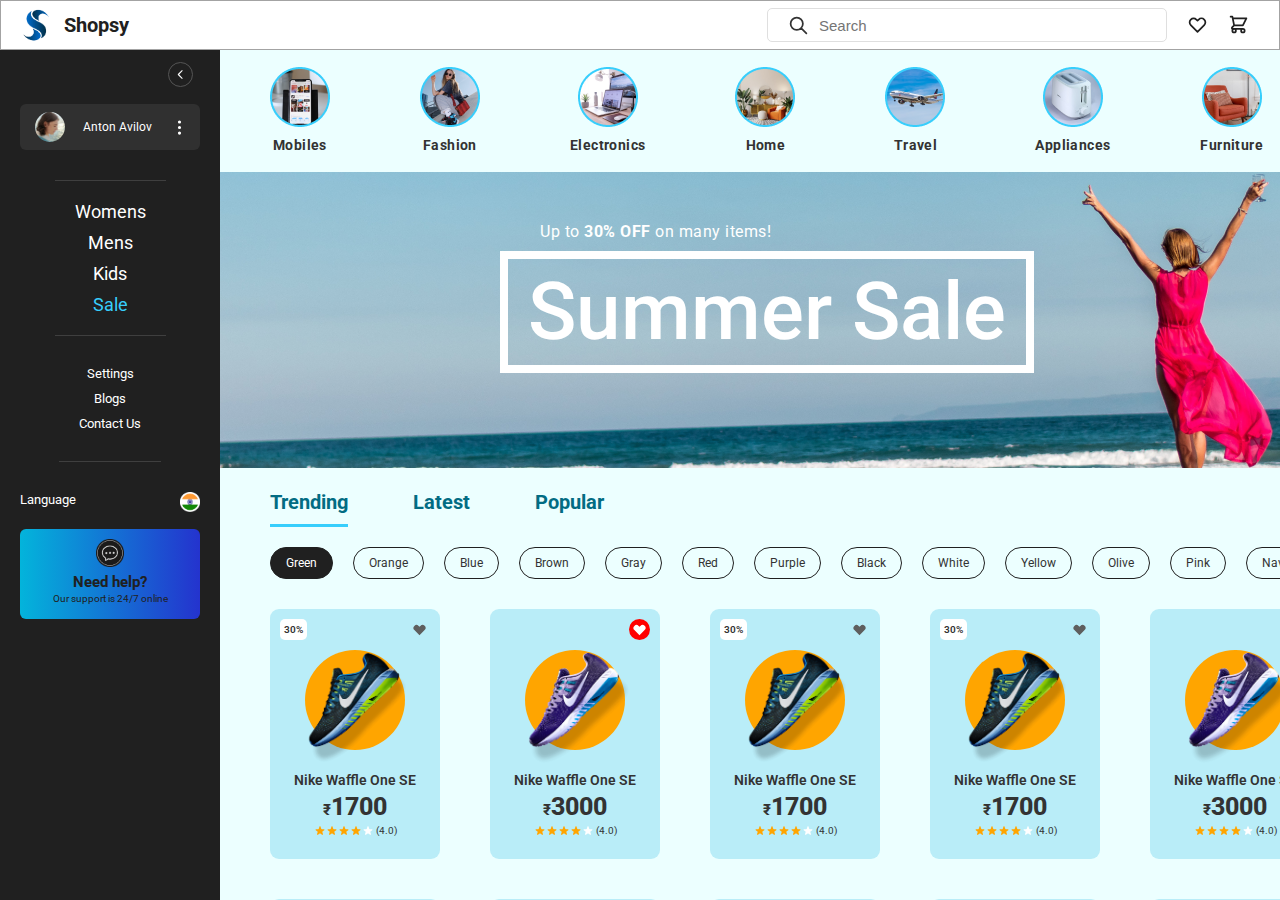
==== commit e5bffc54: "site complete" ====
--- a/index.html
+++ b/index.html
@@ -250,7 +250,7 @@
                   </div>
                   <div class="card-shoe-png">
                     <img src="img/shoe1.png" alt="shoes" class="shoe-png" />
-                    <!-- <div class="demo"></div> -->
+                   
                   </div>
                   <div class="card-title">Nike Waffle One SE</div>
 
--- a/main-style.css
+++ b/main-style.css
@@ -78,10 +78,10 @@
   margin-right: 2rem;
 }
 
-.hero-icon-acc-anchor{
+.hero-icon-acc-anchor {
   color: #202020;
 }
-.hero-icon-acc-anchor:hover{
+.hero-icon-acc-anchor:hover {
   color: #03b4db;
 }
 
@@ -155,7 +155,7 @@
   /*border-bottom: 1px solid #b6b6b6; */
 }
 
-.account:hover{
+.account:hover {
   transform: scale(1.05);
 }
 
@@ -206,7 +206,7 @@
   align-items: center;
 }
 
-.help-acc:hover{
+.help-acc:hover {
   transform: scale(1.05);
 }
 
@@ -278,12 +278,13 @@
   cursor: pointer;
 }
 
-.categoryimg:hover{
+.categoryimg:hover {
   transform: scale(1.1);
 }
 
 .category-txt {
   font-size: 1.4rem;
+  text-align: center;
   font-weight: 700;
   letter-spacing: 0.4px;
   margin-top: 1rem;
@@ -316,7 +317,7 @@
 }
 
 /* ***********************************************************
-CARD
+OPTION FOR CATEGORY
 *********************************************************** */
 
 .card-category-text {
@@ -325,8 +326,9 @@
 
 .card-category {
   display: inline-block;
+  color: #026c83;
   margin: 2rem 1rem 1rem 5rem;
-  font-weight: 500;
+  font-weight: 700;
   cursor: pointer;
 }
 
@@ -348,7 +350,7 @@
   margin: 1rem;
   cursor: pointer;
 }
-.card-color:hover{
+.card-color:hover {
   background-color: #202020;
   color: #fff;
 }
@@ -359,16 +361,21 @@
   margin: 1rem 1rem 1rem 5rem;
 }
 
+/* ***********************************************************
+CARD
+*********************************************************** */
+
 .cards {
   display: flex;
   gap: 5rem;
 }
 
-.card1, .card2{
+.card1,
+.card2 {
   display: flex;
   flex-direction: column;
   align-items: center;
-  width: 16rem;
+  width: 17rem;
   height: 25rem;
   background-color: #b9edf8;
   border-radius: 9px;
@@ -376,21 +383,22 @@
   cursor: pointer;
 }
 
-.card1:hover, .card2:hover{
+.card1:hover,
+.card2:hover {
   transform: scale(1.05);
 }
 
-.card-margin-left{
+.card-margin-left {
   margin-left: 5rem;
 }
 
 .card-fav {
-  width: 15rem;
+  width: 17rem;
   display: flex;
   justify-content: space-between;
 }
-.card-fav-like{
-  width: 15rem;
+.card-fav-like {
+  width: 17rem;
   display: flex;
   justify-content: right;
 }
@@ -405,11 +413,11 @@
   border-radius: 5px;
 }
 
-.card-fav-svg{
+.card-fav-svg {
   margin: 1rem;
   width: 21px;
   padding: 0.3rem;
-  fill: rgb(126, 126, 126);
+  fill: #5e5e5e;
   border-radius: 50px;
 }
 
@@ -423,10 +431,9 @@
 }
 
 .card-title {
-  font-size: 1.2rem;
+  font-size: 1.4rem;
   font-weight: 600;
-  margin: 0.4rem 1rem;
-  
+  margin: 0.2rem 1rem;
 }
 
 .shoe-png {
@@ -437,7 +444,7 @@
   border-radius: 50%; */
 }
 
-.card-shoe-png{
+.card-shoe-png {
   position: relative;
   width: 12rem;
   height: 12rem;
@@ -450,7 +457,7 @@
   display: block;
   position: absolute;
   background-color: orange;
- 
+
   top: 0;
   left: 1rem;
   border-radius: 50px;
@@ -492,7 +499,6 @@
   font-size: 2.5rem;
   font-weight: 800;
   margin: 0.2rem 1rem;
-  
 }
 
 .card-currency {
@@ -508,3 +514,206 @@
   margin:1rem;
   
 } */
+
+/* ***********************************************************
+WISHLIST CARD (html)
+*********************************************************** */
+
+/* .container-grid1 {
+  display: grid;
+  grid-template-rows: 12rem 1fr;
+} */
+
+.categories-underline {
+  border-bottom: 1px solid #dadada;
+}
+
+.card-category-font {
+  font-size: 2rem;
+}
+
+.wishlist-cards {
+  display: flex;
+  flex-direction: column;
+}
+.wishlist-rowtwo {
+  display: flex;
+}
+
+.wishlist-card1 {
+  display: grid;
+  grid-template-columns: 12rem 1fr 5rem;
+  width: 50rem;
+  height: 12rem;
+  background-color: #b9edf8;
+  border-radius: 9px;
+  margin: 2rem 0 2rem 5rem;
+  cursor: pointer;
+}
+
+.wishlist-card1:hover,
+.wishlist-card2:hover {
+  transform: scale(1.05);
+}
+
+.shoe-png-margin {
+  margin-top: 1rem;
+}
+
+.wishcard-shoe-png {
+  position: relative;
+  width: 12rem;
+  height: 12rem;
+}
+.wishcard-shoe-png::before {
+  content: "";
+  width: 10rem;
+  padding-bottom: 10rem;
+  display: block;
+  position: absolute;
+  background-color: orange;
+  top: 1rem;
+  left: 1rem;
+  border-radius: 50px;
+  z-index: 0;
+}
+
+.wishlist-card-details {
+  margin: 2rem;
+  display: flex;
+  flex-direction: column;
+}
+
+.position-card-price {
+  margin: 0.6rem 1rem;
+}
+.position-rate-detail {
+  margin: 0.2rem 1rem;
+}
+
+.card-delete-svgclass {
+  display: flex;
+  align-items: center;
+  margin: 1rem;
+}
+.card-delete-svg {
+  fill: #5e5e5e;
+  width: 2.2rem;
+ 
+}
+
+/* ***********************************************************
+WISHLIST CARD (html)
+*********************************************************** */
+
+.cart-grid{
+  display: grid;
+  grid-template-columns: 1fr 1fr;
+  
+}
+
+.later-remove{
+  display: flex;
+}
+
+.later-remove-txt{
+  text-transform: uppercase;
+  font-size: 1.2rem;
+  margin: 0.2rem 1rem;
+  font-weight: 900;
+  color: #026c83;
+  /* background-color: #88e3f5;
+  padding: 0.2rem 1rem;
+  border-radius: 4px; */
+}
+
+.remove-color{
+  color: rgb(250, 51, 51);
+}
+
+.card-inde{
+display: flex;
+flex-direction: column;
+justify-content: center;
+align-items: center;
+
+}
+
+.card-inde-svg{
+  width: 2.2rem;
+  stroke: #5e5e5e;
+  
+}
+
+.card-inde-txt{
+  font-size: 1.5rem;
+  font-weight: 700;
+  padding: 0.3rem 0;
+}
+
+.card-inde-svg-light{
+  stroke: #949494;
+}
+
+.checkout-bg{
+ background-color: #b9edf8;
+ margin: 2rem;
+ margin-right: 5rem;
+ border-radius: 9px;
+ width: 40rem;
+}
+
+.card-category-font1{
+  font-size: 2rem;
+  font-weight: 400;
+  margin-left: 1rem;
+  margin-top: 1.5rem;
+ 
+}
+
+.cart-category-box{
+  display: flex;
+  justify-content: space-between;
+  padding: 1.2rem;
+  font-size: 1.4rem;
+  font-weight: 500;
+}
+
+.cart-category-box-bold{
+  display: flex;
+  justify-content: space-between;
+  padding: 1.2rem;
+  font-size: 2rem;
+  font-weight: 600;
+  color: #202020;
+ 
+  border-top: 0.01px solid #03b3db7e;
+  border-bottom: 0.01px solid #03b3db7e;
+  
+}
+
+.cart-category-color{
+  color: #026c83;
+  
+}
+.cart-category-checkout{
+  display: flex;
+  justify-content: right;
+  padding: 1.2rem 1.2rem 1.5rem 1.2rem;
+}
+.checkoutcategory-color{
+  display: flex;
+  align-items: center;
+  background-color: #026c83;
+  padding: 1rem 2rem;
+  color: #fff;
+  border-radius: 9px;
+}
+
+.cart-category-checkoutsvg{
+  width: 2rem;
+}
+.cart-category-checkouttxt{
+  padding-left: 0.5rem;
+  font-size: 1.5rem;
+}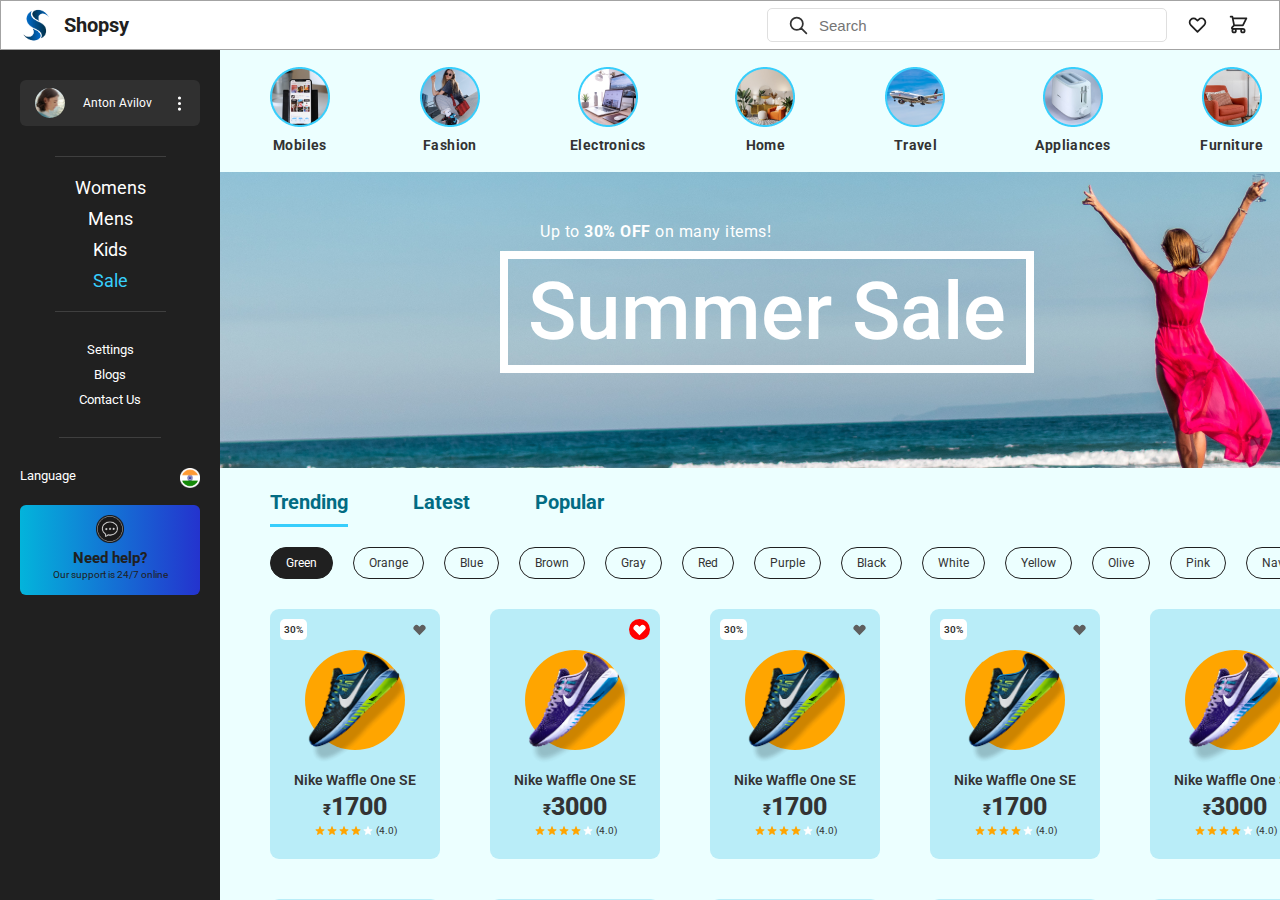
==== commit fe3deda4: "svg removed" ====
--- a/index.html
+++ b/index.html
@@ -48,35 +48,36 @@
           </div>
           <a href="fav.html" class="hero-icon-acc-anchor">
             <svg
-            xmlns="http://www.w3.org/2000/svg"
-            class="hero-icon-account-svg"
-            fill="none"
-            viewBox="0 0 24 24"
-            stroke="currentColor"
-            stroke-width="2"
-          >
-            <path
-              stroke-linecap="round"
-              stroke-linejoin="round"
-              d="M4.318 6.318a4.5 4.5 0 000 6.364L12 20.364l7.682-7.682a4.5 4.5 0 00-6.364-6.364L12 7.636l-1.318-1.318a4.5 4.5 0 00-6.364 0z"
-            />
-          </svg>
-        </a>
-          <a href="cart.html" class="hero-icon-acc-anchor"><svg
-            xmlns="http://www.w3.org/2000/svg"
-            class="hero-icon-account-svg"
-            fill="none"
-            viewBox="0 0 24 24"
-            stroke="currentColor"
-            stroke-width="2"
-          >
-            <path
-              stroke-linecap="round"
-              stroke-linejoin="round"
-              d="M3 3h2l.4 2M7 13h10l4-8H5.4M7 13L5.4 5M7 13l-2.293 2.293c-.63.63-.184 1.707.707 1.707H17m0 0a2 2 0 100 4 2 2 0 000-4zm-8 2a2 2 0 11-4 0 2 2 0 014 0z"
-            />
-          </svg>
-        </a>
+              xmlns="http://www.w3.org/2000/svg"
+              class="hero-icon-account-svg"
+              fill="none"
+              viewBox="0 0 24 24"
+              stroke="currentColor"
+              stroke-width="2"
+            >
+              <path
+                stroke-linecap="round"
+                stroke-linejoin="round"
+                d="M4.318 6.318a4.5 4.5 0 000 6.364L12 20.364l7.682-7.682a4.5 4.5 0 00-6.364-6.364L12 7.636l-1.318-1.318a4.5 4.5 0 00-6.364 0z"
+              />
+            </svg>
+          </a>
+          <a href="cart.html" class="hero-icon-acc-anchor"
+            ><svg
+              xmlns="http://www.w3.org/2000/svg"
+              class="hero-icon-account-svg"
+              fill="none"
+              viewBox="0 0 24 24"
+              stroke="currentColor"
+              stroke-width="2"
+            >
+              <path
+                stroke-linecap="round"
+                stroke-linejoin="round"
+                d="M3 3h2l.4 2M7 13h10l4-8H5.4M7 13L5.4 5M7 13l-2.293 2.293c-.63.63-.184 1.707.707 1.707H17m0 0a2 2 0 100 4 2 2 0 000-4zm-8 2a2 2 0 11-4 0 2 2 0 014 0z"
+              />
+            </svg>
+          </a>
           <!-- <svg
             xmlns="http://www.w3.org/2000/svg"
             class="hero-icon-account-svg"
@@ -99,7 +100,7 @@
       <div class="grid">
         <div class="grid-fixed">
           <div class="menu-bar">
-            <div class="go-back">
+            <!-- <div class="go-back">
               <svg
                 xmlns="http://www.w3.org/2000/svg"
                 class="back-svg"
@@ -114,7 +115,7 @@
                   d="M15 19l-7-7 7-7"
                 />
               </svg>
-            </div>
+            </div> -->
             <div class="align-center">
               <div class="account">
                 <img src="img/acc 1.jpg" alt="human pic" class="account-pic" />
@@ -149,7 +150,11 @@
               <div class="help-account">
                 <div class="lang-acc">
                   <span>Language</span>
-                  <img src="img/flag.png" alt="country flag" class="lang-flag" />
+                  <img
+                    src="img/flag.png"
+                    alt="country flag"
+                    class="lang-flag"
+                  />
                 </div>
                 <div class="help-acc">
                   <img
@@ -232,7 +237,7 @@
                 <span class="card-color">Cyan</span>
               </div>
               <div class="cards">
-                <div class="card1  card-margin-left">
+                <div class="card1 card-margin-left">
                   <div class="card-fav">
                     <div class="card-discount">30%</div>
                     <svg
@@ -250,7 +255,6 @@
                   </div>
                   <div class="card-shoe-png">
                     <img src="img/shoe1.png" alt="shoes" class="shoe-png" />
-                   
                   </div>
                   <div class="card-title">Nike Waffle One SE</div>
 
@@ -314,7 +318,6 @@
 
                 <div class="card2">
                   <div class="card-fav-like">
-                    
                     <svg
                       xmlns="http://www.w3.org/2000/svg"
                       class="card-fav-svg-like"
@@ -554,7 +557,6 @@
 
                 <div class="card2">
                   <div class="card-fav-like">
-                    
                     <svg
                       xmlns="http://www.w3.org/2000/svg"
                       class="card-fav-svg-like"
@@ -634,7 +636,6 @@
 
                 <div class="card2">
                   <div class="card-fav-like">
-                    
                     <svg
                       xmlns="http://www.w3.org/2000/svg"
                       class="card-fav-svg-like"
@@ -714,7 +715,7 @@
               </div>
 
               <div class="cards">
-                <div class="card1  card-margin-left">
+                <div class="card1 card-margin-left">
                   <div class="card-fav">
                     <div class="card-discount">30%</div>
                     <svg
@@ -796,7 +797,6 @@
 
                 <div class="card2">
                   <div class="card-fav-like">
-                    
                     <svg
                       xmlns="http://www.w3.org/2000/svg"
                       class="card-fav-svg-like"
@@ -1036,7 +1036,6 @@
 
                 <div class="card2">
                   <div class="card-fav-like">
-                    
                     <svg
                       xmlns="http://www.w3.org/2000/svg"
                       class="card-fav-svg-like"
@@ -1116,7 +1115,6 @@
 
                 <div class="card2">
                   <div class="card-fav-like">
-                    
                     <svg
                       xmlns="http://www.w3.org/2000/svg"
                       class="card-fav-svg-like"
@@ -1194,7 +1192,6 @@
                   </div>
                 </div>
               </div>
-              
             </div>
           </div>
         </div>
--- a/main-style.css
+++ b/main-style.css
@@ -153,6 +153,7 @@
   border-radius: 6px;
   margin: 0.5rem 0.5rem 0 0.5rem;
   /*border-bottom: 1px solid #b6b6b6; */
+  margin-top: 3rem;
 }
 
 .account:hover {
@@ -542,7 +543,7 @@
 
 .wishlist-card1 {
   display: grid;
-  grid-template-columns: 12rem 1fr 5rem;
+  grid-template-columns: 12rem 1fr 4.5rem 4.5rem;
   width: 50rem;
   height: 12rem;
   background-color: #b9edf8;
@@ -595,28 +596,27 @@
   display: flex;
   align-items: center;
   margin: 1rem;
+  margin-left: 0;
 }
 .card-delete-svg {
   fill: #5e5e5e;
   width: 2.2rem;
- 
 }
 
 /* ***********************************************************
 WISHLIST CARD (html)
 *********************************************************** */
 
-.cart-grid{
+.cart-grid {
   display: grid;
   grid-template-columns: 1fr 1fr;
-  
-}
-
-.later-remove{
-  display: flex;
-}
-
-.later-remove-txt{
+}
+
+.later-remove {
+  display: flex;
+}
+
+.later-remove-txt {
   text-transform: uppercase;
   font-size: 1.2rem;
   margin: 0.2rem 1rem;
@@ -627,51 +627,48 @@
   border-radius: 4px; */
 }
 
-.remove-color{
+.remove-color {
   color: rgb(250, 51, 51);
 }
 
-.card-inde{
-display: flex;
-flex-direction: column;
-justify-content: center;
-align-items: center;
-
-}
-
-.card-inde-svg{
+.card-inde {
+  display: flex;
+  flex-direction: column;
+  justify-content: center;
+  align-items: center;
+}
+
+.card-inde-svg {
   width: 2.2rem;
   stroke: #5e5e5e;
-  
-}
-
-.card-inde-txt{
+}
+
+.card-inde-txt {
   font-size: 1.5rem;
   font-weight: 700;
   padding: 0.3rem 0;
 }
 
-.card-inde-svg-light{
+.card-inde-svg-light {
   stroke: #949494;
 }
 
-.checkout-bg{
- background-color: #b9edf8;
- margin: 2rem;
- margin-right: 5rem;
- border-radius: 9px;
- width: 40rem;
-}
-
-.card-category-font1{
+.checkout-bg {
+  background-color: #b9edf8;
+  margin: 2rem;
+  margin-right: 5rem;
+  border-radius: 9px;
+  width: 40rem;
+}
+
+.card-category-font1 {
   font-size: 2rem;
   font-weight: 400;
   margin-left: 1rem;
   margin-top: 1.5rem;
- 
-}
-
-.cart-category-box{
+}
+
+.cart-category-box {
   display: flex;
   justify-content: space-between;
   padding: 1.2rem;
@@ -679,29 +676,27 @@
   font-weight: 500;
 }
 
-.cart-category-box-bold{
+.cart-category-box-bold {
   display: flex;
   justify-content: space-between;
   padding: 1.2rem;
   font-size: 2rem;
   font-weight: 600;
   color: #202020;
- 
+
   border-top: 0.01px solid #03b3db7e;
   border-bottom: 0.01px solid #03b3db7e;
-  
-}
-
-.cart-category-color{
+}
+
+.cart-category-color {
   color: #026c83;
-  
-}
-.cart-category-checkout{
+}
+.cart-category-checkout {
   display: flex;
   justify-content: right;
   padding: 1.2rem 1.2rem 1.5rem 1.2rem;
 }
-.checkoutcategory-color{
+.checkoutcategory-color {
   display: flex;
   align-items: center;
   background-color: #026c83;
@@ -710,10 +705,10 @@
   border-radius: 9px;
 }
 
-.cart-category-checkoutsvg{
+.cart-category-checkoutsvg {
   width: 2rem;
 }
-.cart-category-checkouttxt{
+.cart-category-checkouttxt {
   padding-left: 0.5rem;
   font-size: 1.5rem;
-}+}
